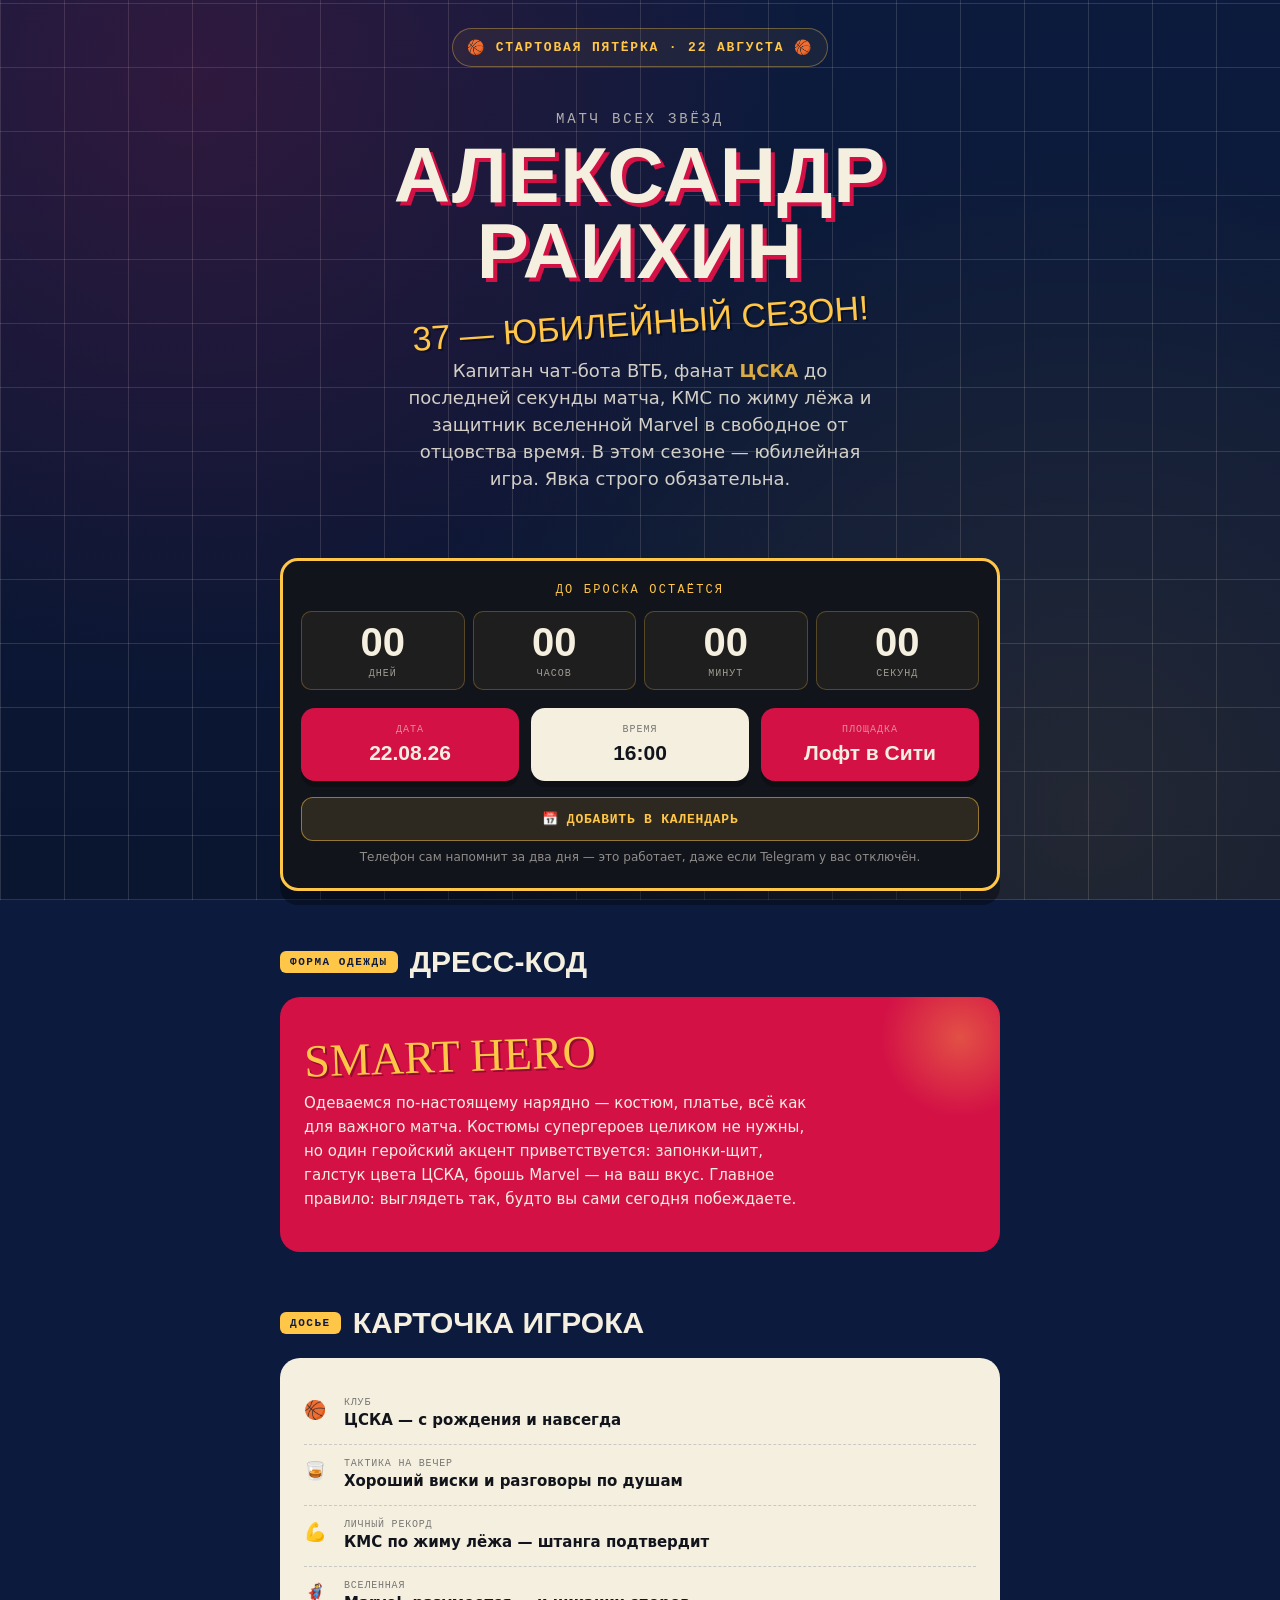
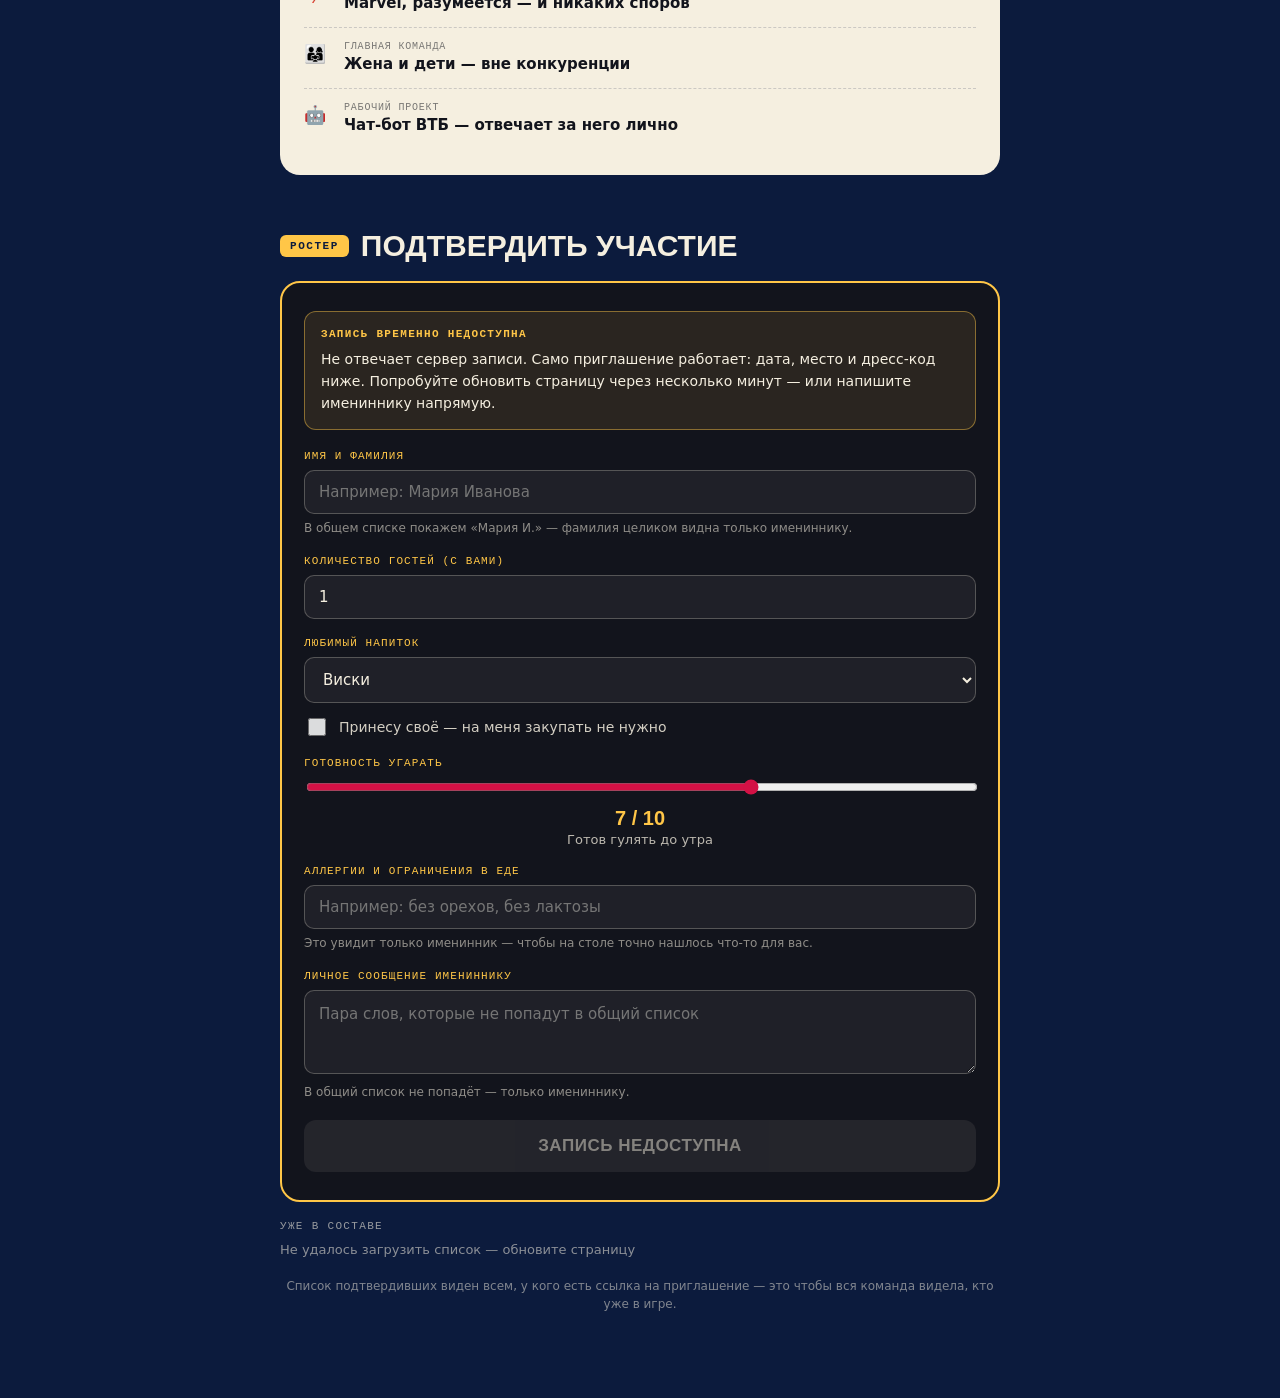
==== site/index.html @ c4ac807b "Ш10: daily backups and graceful degradation Take a daily snapshot of the guest database, keep seven," ====
<!DOCTYPE html>
<html lang="ru">
<head>
<meta charset="UTF-8">
<meta name="viewport" content="width=device-width, initial-scale=1.0">
<title>Александр — 37. Матч всех звёзд</title>
<meta name="description" content="22 августа, 16:00, лофт в Сити. Юбилейный сезон Александра Раихина — явка строго обязательна.">
<meta name="theme-color" content="#0c1b3d">
<meta name="robots" content="noindex">

<!-- Превью ссылки в мессенджерах: гости получат приглашение репостом,
     без этих тегов вместо карточки будет голый URL. Картинку добавим
     на шаге 11 вместе с финальной вычиткой. -->
<meta property="og:type" content="website">
<meta property="og:title" content="Александр — 37. Матч всех звёзд">
<meta property="og:description" content="22 августа, 16:00, лофт в Сити. Явка строго обязательна.">
<meta property="og:url" content="https://raikhin.duckdns.org/">
<meta property="og:locale" content="ru_RU">

<link rel="icon" href="data:image/svg+xml,<svg xmlns=%22http://www.w3.org/2000/svg%22 viewBox=%220 0 100 100%22><text y=%22.9em%22 font-size=%2290%22>🏀</text></svg>">
<link rel="stylesheet" href="fonts/fonts.css">
<style>
  :root {
    --court-navy: #0c1b3d;
    --court-navy-2: #0a1530;
    --cska-red: #d31145;
    --hero-gold: #ffc647;
    --paper-cream: #f5efe0;
    --ink: #12141c;
    --whiskey: #c77b3e;
    --line-white: rgba(245,239,224,0.14);

    /* У Anton и Bangers из исходного шаблона нет кириллицы — весь русский
       текст в них молча падал в системный шрифт. Oswald и Russo One
       кириллицу поддерживают и держат ту же «табло-стадионную» подачу.
       Bangers оставлен только для латинского SMART HERO. */
    --font-display: 'Oswald', 'Arial Narrow', sans-serif;
    --font-burst: 'Russo One', 'Oswald', sans-serif;
    --font-comic: 'Bangers', cursive;
    --font-body: 'Inter', system-ui, -apple-system, sans-serif;
    --font-mono: 'JetBrains Mono', ui-monospace, monospace;
  }

  * { box-sizing: border-box; }

  html, body {
    margin: 0;
    padding: 0;
    background: var(--court-navy);
    color: var(--paper-cream);
    font-family: var(--font-body);
    overflow-x: hidden;
  }

  .court-bg {
    position: fixed;
    inset: 0;
    z-index: 0;
    background:
      radial-gradient(circle at 15% 8%, rgba(211,17,69,0.18), transparent 45%),
      radial-gradient(circle at 85% 90%, rgba(255,198,71,0.10), transparent 50%),
      repeating-linear-gradient(0deg, var(--line-white) 0px, var(--line-white) 1px, transparent 1px, transparent 64px),
      repeating-linear-gradient(90deg, var(--line-white) 0px, var(--line-white) 1px, transparent 1px, transparent 64px),
      linear-gradient(180deg, var(--court-navy) 0%, var(--court-navy-2) 100%);
    pointer-events: none;
  }

  .wrap {
    position: relative;
    z-index: 1;
    max-width: 760px;
    margin: 0 auto;
    padding: 28px 20px 80px;
  }

  /* ---------- TOP STRIPE ---------- */
  .topbar {
    display: flex;
    align-items: center;
    justify-content: center;
    gap: 10px;
    font-family: var(--font-mono);
    font-weight: 700;
    font-size: clamp(11px, 2.6vw, 13px);
    letter-spacing: 0.14em;
    text-transform: uppercase;
    color: var(--hero-gold);
    padding: 10px 14px;
    border: 1px solid rgba(255,198,71,0.35);
    border-radius: 999px;
    background: rgba(255,198,71,0.06);
    width: fit-content;
    margin: 0 auto 34px;
  }
  .topbar::before, .topbar::after { content: "🏀"; font-size: 14px; }

  /* ---------- HERO ---------- */
  .hero {
    position: relative;
    text-align: center;
    padding: 10px 0 20px;
  }

  .jersey-number {
    position: absolute;
    top: -60px;
    left: 50%;
    transform: translateX(-50%);
    font-family: var(--font-display);
    font-weight: 700;
    font-size: clamp(220px, 55vw, 420px);
    line-height: 1;
    color: transparent;
    -webkit-text-stroke: 2px rgba(245,239,224,0.10);
    z-index: -1;
    user-select: none;
    pointer-events: none;
  }

  .eyebrow {
    font-family: var(--font-mono);
    font-size: clamp(12px, 3vw, 14px);
    letter-spacing: 0.2em;
    text-transform: uppercase;
    color: var(--paper-cream);
    opacity: 0.7;
    margin-bottom: 10px;
  }

  h1.name {
    font-family: var(--font-display);
    font-weight: 700;
    font-size: clamp(42px, 10vw, 78px);
    line-height: 0.98;
    margin: 0;
    text-transform: uppercase;
    letter-spacing: 0.01em;
    color: var(--paper-cream);
    text-shadow: 4px 4px 0 var(--cska-red);
  }

  .burst {
    display: inline-block;
    font-family: var(--font-burst);
    font-size: clamp(22px, 5.2vw, 34px);
    color: var(--hero-gold);
    transform: rotate(-4deg);
    margin: 14px 0 4px;
    text-shadow: 2px 2px 0 rgba(0,0,0,0.35);
  }

  .tagline {
    font-size: clamp(15px, 3.6vw, 18px);
    color: var(--paper-cream);
    opacity: 0.85;
    max-width: 480px;
    margin: 10px auto 0;
    line-height: 1.5;
  }
  .tagline b { color: var(--hero-gold); font-weight: 800; }

  /* ---------- SCOREBOARD ---------- */
  .scoreboard {
    margin-top: 46px;
    background: var(--ink);
    border: 3px solid var(--hero-gold);
    border-radius: 18px;
    padding: 22px 18px;
    box-shadow: 0 14px 0 rgba(0,0,0,0.35);
  }

  .scoreboard-label {
    text-align: center;
    font-family: var(--font-mono);
    font-size: 12px;
    letter-spacing: 0.18em;
    text-transform: uppercase;
    color: var(--hero-gold);
    margin-bottom: 14px;
  }

  .clock {
    display: grid;
    grid-template-columns: repeat(4, 1fr);
    gap: 8px;
  }

  .clock-cell {
    text-align: center;
    background: rgba(255,198,71,0.06);
    border: 1px solid rgba(255,198,71,0.25);
    border-radius: 10px;
    padding: 10px 4px;
  }

  .clock-num {
    font-family: var(--font-display);
    font-weight: 700;
    font-size: clamp(26px, 7vw, 40px);
    color: var(--paper-cream);
    line-height: 1;
    font-variant-numeric: tabular-nums;
  }

  .clock-cap {
    font-family: var(--font-mono);
    font-size: 10px;
    letter-spacing: 0.1em;
    text-transform: uppercase;
    color: var(--paper-cream);
    opacity: 0.6;
    margin-top: 6px;
  }

  .cal-btn {
    display: block;
    margin-top: 16px;
    padding: 13px;
    text-align: center;
    text-decoration: none;
    background: rgba(255,198,71,0.12);
    border: 1px solid rgba(255,198,71,0.5);
    color: var(--hero-gold);
    border-radius: 12px;
    font-family: var(--font-mono);
    font-size: 13px;
    font-weight: 700;
    letter-spacing: 0.06em;
    text-transform: uppercase;
  }
  .cal-btn:active { transform: translateY(2px); }
  .cal-hint {
    text-align: center;
    font-size: 12px;
    opacity: 0.55;
    margin-top: 8px;
    line-height: 1.45;
  }

  /* ---------- STAT TILES ---------- */
  .stats {
    margin-top: 18px;
    display: grid;
    grid-template-columns: repeat(3, 1fr);
    gap: 12px;
  }

  .stat-tile {
    background: var(--paper-cream);
    color: var(--ink);
    border-radius: 14px;
    padding: 16px 10px;
    text-align: center;
    position: relative;
    box-shadow: 0 6px 0 rgba(0,0,0,0.25);
  }

  .stat-tile .cap {
    font-family: var(--font-mono);
    font-size: 10px;
    letter-spacing: 0.1em;
    text-transform: uppercase;
    opacity: 0.55;
    margin-bottom: 6px;
  }

  .stat-tile .val {
    font-family: var(--font-display);
    font-weight: 700;
    font-size: clamp(16px, 4.4vw, 21px);
    line-height: 1.15;
  }

  .stat-tile.red { background: var(--cska-red); color: var(--paper-cream); }

  /* ---------- SECTION HEADS ---------- */
  .section {
    margin-top: 54px;
  }

  .section-head {
    display: flex;
    align-items: center;
    gap: 12px;
    margin-bottom: 18px;
  }

  .section-head .tag {
    font-family: var(--font-mono);
    font-size: 11px;
    letter-spacing: 0.14em;
    text-transform: uppercase;
    color: var(--court-navy);
    background: var(--hero-gold);
    padding: 5px 10px;
    border-radius: 6px;
    font-weight: 700;
  }

  .section-head h2 {
    font-family: var(--font-display);
    font-weight: 700;
    font-size: clamp(22px, 5.6vw, 30px);
    margin: 0;
    text-transform: uppercase;
    color: var(--paper-cream);
  }

  /* ---------- DRESS CODE ---------- */
  .dress-card {
    background: var(--cska-red);
    border-radius: 20px;
    padding: 26px 24px;
    position: relative;
    overflow: hidden;
  }

  .dress-card::after {
    content: "";
    position: absolute;
    right: -40px;
    top: -40px;
    width: 160px;
    height: 160px;
    border-radius: 50%;
    background: radial-gradient(circle, rgba(255,198,71,0.35), transparent 70%);
  }

  .dress-burst {
    font-family: var(--font-comic);
    font-size: clamp(30px, 8vw, 46px);
    color: var(--hero-gold);
    transform: rotate(-2deg);
    display: block;
    margin-bottom: 8px;
    text-shadow: 2px 2px 0 rgba(0,0,0,0.3);
  }

  .dress-card p {
    font-size: 15px;
    line-height: 1.6;
    max-width: 520px;
    position: relative;
    z-index: 1;
  }

  /* ---------- DOSSIER ---------- */
  .dossier {
    background: var(--paper-cream);
    color: var(--ink);
    border-radius: 20px;
    padding: 26px 24px;
  }

  .dossier-grid {
    display: grid;
    grid-template-columns: 1fr;
    gap: 0;
  }

  .dossier-row {
    display: grid;
    grid-template-columns: 26px 1fr;
    gap: 14px;
    padding: 13px 0;
    border-bottom: 1px dashed rgba(12,27,61,0.18);
    align-items: start;
  }
  .dossier-row:last-child { border-bottom: none; }

  .dossier-icon { font-size: 18px; line-height: 1.4; }

  .dossier-row .label {
    font-family: var(--font-mono);
    font-size: 10px;
    letter-spacing: 0.08em;
    text-transform: uppercase;
    opacity: 0.55;
    margin-bottom: 2px;
  }

  .dossier-row .value {
    font-size: 15px;
    font-weight: 600;
    line-height: 1.4;
  }

  /* ---------- RSVP FORM ---------- */
  .rsvp-card {
    background: var(--ink);
    border: 2px solid var(--hero-gold);
    border-radius: 20px;
    padding: 28px 22px;
  }

  .field {
    margin-bottom: 18px;
  }

  .field label {
    display: block;
    font-family: var(--font-mono);
    font-size: 11px;
    letter-spacing: 0.1em;
    text-transform: uppercase;
    color: var(--hero-gold);
    margin-bottom: 8px;
  }

  .field input[type="text"],
  .field input[type="number"],
  .field textarea,
  .field select {
    width: 100%;
    background: rgba(245,239,224,0.06);
    border: 1px solid rgba(245,239,224,0.25);
    color: var(--paper-cream);
    padding: 12px 14px;
    border-radius: 10px;
    font-size: 15px;
    font-family: var(--font-body);
  }
  .field textarea { resize: vertical; min-height: 84px; line-height: 1.5; }
  /* Чекбокс не наследует стили полей ввода — раскладываем вручную. */
  .field label.check {
    display: flex;
    align-items: center;
    gap: 10px;
    margin: 12px 0 0;
    text-transform: none;
    letter-spacing: normal;
    font-family: var(--font-body);
    font-size: 14px;
    color: var(--paper-cream);
    opacity: 0.85;
    cursor: pointer;
  }
  .field label.check input {
    width: 18px;
    height: 18px;
    flex: none;
    accent-color: var(--cska-red);
    cursor: pointer;
  }
  .field input:focus, .field select:focus, .field textarea:focus {
    outline: 2px solid var(--hero-gold);
    outline-offset: 1px;
  }
  /* Не .field .hint: та же подсказка используется и под личной ссылкой. */
  .hint {
    font-size: 12px;
    opacity: 0.55;
    margin-top: 6px;
    line-height: 1.45;
  }

  /* Ловушка для ботов: человек этого поля не видит и не заполнит.
     Не display:none — часть ботов такие поля пропускает. */
  .hp {
    position: absolute;
    left: -9999px;
    width: 1px;
    height: 1px;
    overflow: hidden;
  }
  .field select option { background: var(--ink); color: var(--paper-cream); }

  .hype-value {
    font-family: var(--font-display);
    font-weight: 700;
    font-size: 20px;
    color: var(--hero-gold);
    text-align: center;
    margin-top: 8px;
  }

  .hype-caption {
    text-align: center;
    font-size: 13px;
    opacity: 0.75;
    margin-top: 2px;
  }

  input[type="range"] {
    width: 100%;
    accent-color: var(--cska-red);
  }

  .submit-btn {
    width: 100%;
    background: var(--cska-red);
    color: var(--paper-cream);
    border: none;
    padding: 16px;
    border-radius: 12px;
    font-family: var(--font-display);
    font-weight: 700;
    font-size: 17px;
    letter-spacing: 0.03em;
    text-transform: uppercase;
    cursor: pointer;
    box-shadow: 0 6px 0 rgba(0,0,0,0.4);
    transition: transform 0.08s ease;
  }
  .submit-btn:active { transform: translateY(4px); box-shadow: 0 2px 0 rgba(0,0,0,0.4); }
  .submit-btn:disabled {
    opacity: 0.5;
    cursor: not-allowed;
    background: rgba(245,239,224,0.15);
    box-shadow: none;
  }

  .notice {
    margin-bottom: 20px;
    background: rgba(255,198,71,0.10);
    border: 1px solid rgba(255,198,71,0.45);
    border-radius: 12px;
    padding: 14px 16px;
    font-size: 14px;
    line-height: 1.55;
  }
  .notice b {
    display: block;
    font-family: var(--font-mono);
    font-size: 11px;
    letter-spacing: 0.12em;
    text-transform: uppercase;
    color: var(--hero-gold);
    margin-bottom: 6px;
  }

  .confirm-msg {
    display: none;
    margin-top: 16px;
    background: rgba(255,198,71,0.12);
    border: 1px solid rgba(255,198,71,0.4);
    color: var(--hero-gold);
    padding: 14px;
    border-radius: 10px;
    font-size: 14px;
    text-align: center;
    line-height: 1.5;
  }

  .error-msg {
    display: none;
    margin-top: 12px;
    background: rgba(211,17,69,0.15);
    border: 1px solid rgba(255,154,154,0.45);
    color: #ff9a9a;
    padding: 12px 14px;
    border-radius: 10px;
    font-size: 14px;
    text-align: center;
    line-height: 1.5;
  }

  /* ---------- ROSTER ---------- */
  .roster {
    margin-top: 18px;
  }
  .roster-title {
    font-family: var(--font-mono);
    font-size: 11px;
    letter-spacing: 0.12em;
    text-transform: uppercase;
    color: var(--paper-cream);
    opacity: 0.6;
    margin-bottom: 10px;
  }
  .roster-list {
    display: flex;
    flex-wrap: wrap;
    gap: 8px;
  }
  .roster-chip {
    background: rgba(245,239,224,0.08);
    border: 1px solid rgba(245,239,224,0.2);
    padding: 7px 12px;
    border-radius: 999px;
    font-size: 13px;
  }
  /* Первые пять подтвердившихся — «стартовая пятёрка». */
  .roster-chip.starter {
    background: rgba(255,198,71,0.14);
    border-color: rgba(255,198,71,0.5);
    color: var(--hero-gold);
  }
  .roster-chip .plus { opacity: 0.65; }
  .roster-empty {
    font-size: 13px;
    opacity: 0.55;
  }
  .roster-count {
    font-family: var(--font-mono);
    font-size: 11px;
    letter-spacing: 0.1em;
    text-transform: uppercase;
    color: var(--hero-gold);
    opacity: 0.85;
    margin-top: 12px;
  }

  /* Личная ссылка: позволяет вернуться и поправить ответ с другого
     устройства, где нет localStorage этого браузера. */
  .mylink {
    display: none;
    margin-top: 16px;
    background: rgba(245,239,224,0.05);
    border: 1px dashed rgba(245,239,224,0.3);
    border-radius: 12px;
    padding: 14px 16px;
  }
  .mylink .cap {
    font-family: var(--font-mono);
    font-size: 10px;
    letter-spacing: 0.12em;
    text-transform: uppercase;
    opacity: 0.6;
    margin-bottom: 8px;
  }
  .mylink-row { display: flex; gap: 8px; align-items: center; }
  .mylink input {
    flex: 1;
    min-width: 0;
    background: rgba(245,239,224,0.06);
    border: 1px solid rgba(245,239,224,0.25);
    color: var(--paper-cream);
    padding: 10px 12px;
    border-radius: 8px;
    font-size: 12px;
    font-family: var(--font-mono);
  }
  .tg-btn {
    display: inline-block;
    background: #2aabee;
    color: #fff;
    text-decoration: none;
    padding: 12px 18px;
    border-radius: 10px;
    font-weight: 600;
    font-size: 14px;
  }
  .tg-ok {
    color: var(--hero-gold);
    font-size: 14px;
    line-height: 1.5;
  }
  .mylink button {
    flex: none;
    background: var(--hero-gold);
    color: var(--court-navy);
    border: none;
    padding: 10px 14px;
    border-radius: 8px;
    font-family: var(--font-mono);
    font-size: 11px;
    font-weight: 700;
    letter-spacing: 0.08em;
    text-transform: uppercase;
    cursor: pointer;
  }

  .note {
    text-align: center;
    font-size: 12px;
    opacity: 0.5;
    margin-top: 20px;
    line-height: 1.5;
  }

  @media (prefers-reduced-motion: reduce) {
    * { transition: none !important; animation: none !important; }
  }
</style>
</head>
<body>

<div class="court-bg"></div>
<div class="jersey-number" aria-hidden="true">37</div>

<div class="wrap">

  <div class="topbar">СТАРТОВАЯ ПЯТЁРКА · 22 АВГУСТА</div>

  <div class="hero">
    <div class="eyebrow">Матч всех звёзд</div>
    <h1 class="name">Александр<br>Раихин</h1>
    <span class="burst">37 — ЮБИЛЕЙНЫЙ СЕЗОН!</span>
    <p class="tagline">
      Капитан чат-бота ВТБ, фанат <b>ЦСКА</b> до последней секунды матча,
      КМС по жиму лёжа и защитник вселенной Marvel в свободное от отцовства время.
      В этом сезоне — юбилейная игра. Явка строго обязательна.
    </p>
  </div>

  <div class="scoreboard">
    <div class="scoreboard-label">До броска остаётся</div>
    <div class="clock" id="clock">
      <div class="clock-cell"><div class="clock-num" id="dd">00</div><div class="clock-cap">дней</div></div>
      <div class="clock-cell"><div class="clock-num" id="hh">00</div><div class="clock-cap">часов</div></div>
      <div class="clock-cell"><div class="clock-num" id="mm">00</div><div class="clock-cap">минут</div></div>
      <div class="clock-cell"><div class="clock-num" id="ss">00</div><div class="clock-cap">секунд</div></div>
    </div>

    <div class="stats">
      <div class="stat-tile red">
        <div class="cap">Дата</div>
        <div class="val">22.08.26</div>
      </div>
      <div class="stat-tile">
        <div class="cap">Время</div>
        <div class="val">16:00</div>
      </div>
      <div class="stat-tile red">
        <div class="cap">Площадка</div>
        <div class="val">Лофт в Сити</div>
      </div>
    </div>

    <a class="cal-btn" href="/calendar.ics">📅 Добавить в календарь</a>
    <div class="cal-hint">Телефон сам напомнит за два дня — это работает,
      даже если Telegram у вас отключён.</div>
  </div>

  <div class="section">
    <div class="section-head">
      <span class="tag">Форма одежды</span>
      <h2>Дресс-код</h2>
    </div>
    <div class="dress-card">
      <span class="dress-burst">SMART HERO</span>
      <p>
        Одеваемся по-настоящему нарядно — костюм, платье, всё как для важного матча.
        Костюмы супергероев целиком не нужны, но один геройский акцент приветствуется:
        запонки-щит, галстук цвета ЦСКА, брошь Marvel — на ваш вкус.
        Главное правило: выглядеть так, будто вы сами сегодня побеждаете.
      </p>
    </div>
  </div>

  <div class="section">
    <div class="section-head">
      <span class="tag">Досье</span>
      <h2>Карточка игрока</h2>
    </div>
    <div class="dossier">
      <div class="dossier-grid">
        <div class="dossier-row">
          <div class="dossier-icon">🏀</div>
          <div><div class="label">Клуб</div><div class="value">ЦСКА — с рождения и навсегда</div></div>
        </div>
        <div class="dossier-row">
          <div class="dossier-icon">🥃</div>
          <div><div class="label">Тактика на вечер</div><div class="value">Хороший виски и разговоры по душам</div></div>
        </div>
        <div class="dossier-row">
          <div class="dossier-icon">💪</div>
          <div><div class="label">Личный рекорд</div><div class="value">КМС по жиму лёжа — штанга подтвердит</div></div>
        </div>
        <div class="dossier-row">
          <div class="dossier-icon">🦸</div>
          <div><div class="label">Вселенная</div><div class="value">Marvel, разумеется — и никаких споров</div></div>
        </div>
        <div class="dossier-row">
          <div class="dossier-icon">👨‍👩‍👧</div>
          <div><div class="label">Главная команда</div><div class="value">Жена и дети — вне конкуренции</div></div>
        </div>
        <div class="dossier-row">
          <div class="dossier-icon">🤖</div>
          <div><div class="label">Рабочий проект</div><div class="value">Чат-бот ВТБ — отвечает за него лично</div></div>
        </div>
      </div>
    </div>
  </div>

  <div class="section">
    <div class="section-head">
      <span class="tag">Ростер</span>
      <h2>Подтвердить участие</h2>
    </div>

    <div class="rsvp-card">
      <div class="notice" id="offline-msg" style="display:none">
        <b>Запись временно недоступна</b>
        Не отвечает сервер записи. Само приглашение работает: дата, место и
        дресс-код ниже. Попробуйте обновить страницу через несколько минут —
        или напишите имениннику напрямую.
      </div>

      <div class="notice" id="already-msg" style="display:none">
        <b>Вы уже в составе</b>
        Форма заполнена вашими ответами — можно поменять что угодно и сохранить заново.
        Новой записи не появится.
      </div>

      <!-- Ловушка для ботов, людям не видна. -->
      <div class="hp" aria-hidden="true">
        <label for="website">Не заполняйте это поле</label>
        <input type="text" id="website" name="website" tabindex="-1" autocomplete="off">
      </div>

      <div class="field">
        <label for="fio">Имя и фамилия</label>
        <input type="text" id="fio" placeholder="Например: Мария Иванова" autocomplete="name">
        <div class="hint">В общем списке покажем «Мария И.» — фамилия целиком видна только имениннику.</div>
      </div>

      <div class="field">
        <label for="guests">Количество гостей (с вами)</label>
        <input type="number" id="guests" min="1" max="10" value="1">
      </div>

      <div class="field">
        <label for="drink">Любимый напиток</label>
        <select id="drink">
          <option value="Виски">Виски</option>
          <option value="Вино">Вино</option>
          <option value="Пиво">Пиво</option>
          <option value="Коктейль">Коктейль</option>
          <option value="Безалкогольное">Безалкогольное</option>
          <option value="other">Свой вариант</option>
        </select>
        <input type="text" id="drink-other" placeholder="Напишите свой вариант" style="margin-top:8px; display:none;">
        <label class="check">
          <input type="checkbox" id="brings-own">
          <span>Принесу своё — на меня закупать не нужно</span>
        </label>
      </div>

      <div class="field">
        <label for="hype">Готовность угарать</label>
        <input type="range" id="hype" min="1" max="10" value="7">
        <div class="hype-value" id="hype-value">7 / 10</div>
        <div class="hype-caption" id="hype-caption">Готов гулять до утра</div>
      </div>

      <div class="field">
        <label for="allergies">Аллергии и ограничения в еде</label>
        <input type="text" id="allergies" placeholder="Например: без орехов, без лактозы" maxlength="200">
        <div class="hint">Это увидит только именинник — чтобы на столе точно нашлось что-то для вас.</div>
      </div>

      <div class="field">
        <label for="message">Личное сообщение имениннику</label>
        <textarea id="message" placeholder="Пара слов, которые не попадут в общий список" maxlength="500"></textarea>
        <div class="hint">В общий список не попадёт — только имениннику.</div>
      </div>

      <button class="submit-btn" id="submit-btn">Записаться в состав</button>
      <div class="error-msg" id="error-msg"></div>
      <div class="confirm-msg" id="confirm-msg"></div>

      <div class="mylink" id="mylink">
        <div class="cap">Ваша личная ссылка</div>
        <div class="mylink-row">
          <input type="text" id="mylink-input" readonly>
          <button type="button" id="mylink-copy">Копировать</button>
        </div>
        <div class="hint">Сохраните её, если захотите поправить ответ с другого телефона или компьютера.</div>
      </div>

      <div class="mylink" id="tgbox">
        <div class="cap">Напоминание в Telegram</div>
        <div id="tg-state">
          <a class="tg-btn" id="tg-link" href="#" target="_blank" rel="noopener">Подключить Telegram</a>
          <div class="hint">Бот напомнит за два дня до праздника. Подтверждение появится здесь в течение получаса — так работает связь с Telegram у нашего сервера. Отписаться — командой /stop.</div>
        </div>
      </div>
    </div>

    <div class="roster">
      <div class="roster-title">Уже в составе</div>
      <div class="roster-list" id="roster-list">
        <div class="roster-empty">Пока пусто — станьте первым в составе</div>
      </div>
      <div class="roster-count" id="roster-count"></div>
    </div>
  </div>

  <div class="note">
    Список подтвердивших виден всем, у кого есть ссылка на приглашение — это чтобы вся команда видела, кто уже в игре.
  </div>

</div>

<script>
  // ---------- Countdown ----------
  // Абсолютный момент с указанием пояса. Прежний вариант
  // new Date(2026, 7, 22, 16, 0, 0) означал «16:00 по часам гостя»,
  // и у любого не в Москве отсчёт врал бы на разницу поясов.
  const target = new Date('2026-08-22T16:00:00+03:00').getTime();

  function updateClock() {
    const now = Date.now();
    let diff = target - now;
    if (diff < 0) diff = 0;
    const d = Math.floor(diff / (1000 * 60 * 60 * 24));
    const h = Math.floor((diff / (1000 * 60 * 60)) % 24);
    const m = Math.floor((diff / (1000 * 60)) % 60);
    const s = Math.floor((diff / 1000) % 60);
    document.getElementById('dd').textContent = String(d).padStart(2, '0');
    document.getElementById('hh').textContent = String(h).padStart(2, '0');
    document.getElementById('mm').textContent = String(m).padStart(2, '0');
    document.getElementById('ss').textContent = String(s).padStart(2, '0');
  }
  updateClock();
  setInterval(updateClock, 1000);

  // ---------- Hype slider ----------
  const hypeLabels = {
    1: "Тихонько посижу в уголке",
    2: "Понаблюдаю со стороны",
    3: "Пару тостов скажу",
    4: "Втянусь постепенно",
    5: "Средний градус веселья",
    6: "Уже разогреваюсь",
    7: "Готов гулять до утра",
    8: "Беру огонь на себя",
    9: "Танцую на столе (метафорически)",
    10: "Снесу лофт вместе с именинником"
  };
  const hypeInput = document.getElementById('hype');
  const hypeValue = document.getElementById('hype-value');
  const hypeCaption = document.getElementById('hype-caption');
  function renderHype() {
    hypeValue.textContent = hypeInput.value + " / 10";
    hypeCaption.textContent = hypeLabels[hypeInput.value];
  }
  hypeInput.addEventListener('input', renderHype);
  renderHype();

  // ---------- Drink "other" toggle ----------
  const drinkSelect = document.getElementById('drink');
  const drinkOther = document.getElementById('drink-other');
  drinkSelect.addEventListener('change', () => {
    drinkOther.style.display = drinkSelect.value === 'other' ? 'block' : 'none';
  });

  // ---------- RSVP ----------
  // Токен своей записи держим в localStorage: он позволяет вернуться и
  // поправить ответ, не заводя пароль. Публичный список гостей появится
  // на шаге 4.
  const TOKEN_KEY = 'str-rsvp-token';

  // Личная ссылка вида /?t=<токен> открывает свою запись на любом
  // устройстве. Токен сразу переносим в localStorage, чтобы дальше
  // страница работала как обычно.
  const urlToken = new URLSearchParams(location.search).get('t');
  if (urlToken) localStorage.setItem(TOKEN_KEY, urlToken);

  const submitBtn = document.getElementById('submit-btn');
  const errorMsg = document.getElementById('error-msg');
  const confirmMsg = document.getElementById('confirm-msg');
  const alreadyMsg = document.getElementById('already-msg');
  const fio = document.getElementById('fio');
  const guests = document.getElementById('guests');
  const allergies = document.getElementById('allergies');
  const message = document.getElementById('message');
  const website = document.getElementById('website');
  const bringsOwn = document.getElementById('brings-own');
  const offlineMsg = document.getElementById('offline-msg');

  const KNOWN_DRINKS = ['Виски', 'Вино', 'Пиво', 'Коктейль', 'Безалкогольное'];

  const rosterList = document.getElementById('roster-list');
  const rosterCount = document.getElementById('roster-count');
  const mylink = document.getElementById('mylink');
  const mylinkInput = document.getElementById('mylink-input');

  const tgbox = document.getElementById('tgbox');
  const tgState = document.getElementById('tg-state');
  let botName = null;

  // Имя бота приходит с сервера: захардкоженное в страницу разъехалось бы
  // при смене бота.
  async function loadBot() {
    if (botName !== null) return botName;
    try {
      const res = await fetch('/api/telegram');
      botName = res.ok ? (await res.json()).bot || '' : '';
    } catch (e) { botName = ''; }
    return botName;
  }

  async function showTelegram(g) {
    const bot = await loadBot();
    if (!bot || !g.link_code) return;   // бот не настроен — блок не показываем
    if (g.tg_linked) {
      tgState.innerHTML = '<div class="tg-ok">✓ Telegram подключён — напомню за два дня.</div>';
    } else {
      const a = document.getElementById('tg-link');
      if (a) a.href = 'https://t.me/' + bot + '?start=' + encodeURIComponent(g.link_code);
    }
    tgbox.style.display = 'block';
  }

  function showMyLink(token) {
    mylinkInput.value = location.origin + '/?t=' + encodeURIComponent(token);
    mylink.style.display = 'block';
  }

  document.getElementById('mylink-copy').addEventListener('click', async () => {
    const btn = document.getElementById('mylink-copy');
    try {
      await navigator.clipboard.writeText(mylinkInput.value);
    } catch (e) {
      // clipboard недоступен без https или при отказе в доступе —
      // выделяем текст, чтобы гость скопировал руками.
      mylinkInput.select();
    }
    btn.textContent = 'Скопировано';
    setTimeout(() => { btn.textContent = 'Копировать'; }, 1800);
  });

  function plural(n, one, few, many) {
    const m10 = n % 10, m100 = n % 100;
    if (m10 === 1 && m100 !== 11) return one;
    if (m10 >= 2 && m10 <= 4 && (m100 < 12 || m100 > 14)) return few;
    return many;
  }

  // Экранируем: имя приходит от гостя, вставлять его в HTML как есть нельзя.
  function esc(s) {
    return String(s).replace(/[&<>"']/g, c => (
      { '&': '&amp;', '<': '&lt;', '>': '&gt;', '"': '&quot;', "'": '&#39;' }[c]
    ));
  }

  // Доступность бэкенда проверяем сразу, а не по факту неудачной отправки:
  // иначе гость заполнит всю форму и только потом узнает, что не сохранилось.
  async function checkBackend() {
    try {
      const res = await fetch('/api/health', { cache: 'no-store' });
      if (!res.ok) throw new Error('bad status');
      return true;
    } catch (e) {
      offlineMsg.style.display = 'block';
      submitBtn.disabled = true;
      submitBtn.textContent = 'Запись недоступна';
      return false;
    }
  }

  async function loadRoster() {
    try {
      const res = await fetch('/api/roster');
      if (!res.ok) throw new Error('bad status');
      const data = await res.json();
      if (!data.guests.length) {
        rosterList.innerHTML = '<div class="roster-empty">Пока пусто — станьте первым в составе</div>';
        rosterCount.textContent = '';
        return;
      }
      rosterList.innerHTML = data.guests.map(g => {
        const extra = g.guests_count > 1
          ? ' <span class="plus">+' + (g.guests_count - 1) + '</span>' : '';
        return '<div class="roster-chip' + (g.starter ? ' starter' : '') + '">'
             + esc(g.name) + extra + '</div>';
      }).join('');
      rosterCount.textContent = data.entries + ' '
        + plural(data.entries, 'заявка', 'заявки', 'заявок') + ' · '
        + data.people + ' ' + plural(data.people, 'человек', 'человека', 'человек')
        + ' в составе';
    } catch (e) {
      rosterList.innerHTML = '<div class="roster-empty">Не удалось загрузить список — обновите страницу</div>';
      rosterCount.textContent = '';
    }
  }
  checkBackend();
  loadRoster();

  function showError(text) {
    errorMsg.textContent = text;
    errorMsg.style.display = 'block';
    confirmMsg.style.display = 'none';
  }

  function currentDrink() {
    if (drinkSelect.value !== 'other') return drinkSelect.value;
    return drinkOther.value.trim();
  }

  // Возврат гостя: подставляем сохранённые ответы, чтобы он правил их,
  // а не заполнял всё заново.
  async function loadOwn() {
    const token = localStorage.getItem(TOKEN_KEY);
    if (!token) return;
    try {
      const res = await fetch('/api/rsvp?token=' + encodeURIComponent(token));
      if (res.status === 404) { localStorage.removeItem(TOKEN_KEY); return; }
      if (!res.ok) return;
      const g = await res.json();
      fio.value = g.name;
      guests.value = g.guests_count;
      allergies.value = g.allergies || '';
      message.value = g.message || '';
      hypeInput.value = g.hype;
      bringsOwn.checked = !!g.brings_own;
      renderHype();
      if (KNOWN_DRINKS.includes(g.drink)) {
        drinkSelect.value = g.drink;
      } else {
        drinkSelect.value = 'other';
        drinkOther.style.display = 'block';
        drinkOther.value = g.drink;
      }
      alreadyMsg.style.display = 'block';
      submitBtn.textContent = 'Сохранить изменения';
      showMyLink(token);
      showTelegram(g);
    } catch (e) {
      // Сеть недоступна — просто оставляем пустую форму.
    }
  }
  loadOwn();

  submitBtn.addEventListener('click', async () => {
    errorMsg.style.display = 'none';
    confirmMsg.style.display = 'none';

    const name = fio.value.trim();
    if (name.length < 2) { showError('Напишите, пожалуйста, как к вам обращаться.'); return; }
    const drink = currentDrink();
    if (!drink) { showError('Выберите напиток или впишите свой вариант.'); return; }

    const payload = {
      name: name,
      guests_count: parseInt(guests.value, 10) || 1,
      drink: drink,
      hype: parseInt(hypeInput.value, 10),
      allergies: allergies.value.trim(),
      message: message.value.trim(),
      brings_own: bringsOwn.checked,
      token: localStorage.getItem(TOKEN_KEY),
      website: website.value
    };

    const prevLabel = submitBtn.textContent;
    submitBtn.disabled = true;
    submitBtn.textContent = 'Записываем...';

    try {
      const res = await fetch('/api/rsvp', {
        method: 'POST',
        headers: { 'Content-Type': 'application/json' },
        body: JSON.stringify(payload)
      });
      const data = await res.json().catch(() => ({}));
      if (!res.ok) {
        showError(data.error || 'Не получилось сохранить — попробуйте ещё раз.');
        submitBtn.disabled = false;
        submitBtn.textContent = prevLabel;
        return;
      }
      localStorage.setItem(TOKEN_KEY, data.token);
      confirmMsg.textContent = data.updated
        ? 'Изменения сохранены. До встречи 22 августа в 16:00 🏀'
        : 'Готово! Вы в стартовом составе. До встречи 22 августа в 16:00 в лофте на Сити 🏀';
      confirmMsg.style.display = 'block';
      alreadyMsg.style.display = 'block';
      submitBtn.disabled = false;
      submitBtn.textContent = 'Сохранить изменения';
      showMyLink(data.token);
      loadRoster();
      // Диплинк собирается из кода записи, поэтому забираем её свежей.
      fetch('/api/rsvp?token=' + encodeURIComponent(data.token))
        .then(r => r.ok ? r.json() : null)
        .then(g => { if (g) showTelegram(g); })
        .catch(() => {});
    } catch (e) {
      showError('Сервер не ответил. Проверьте связь и попробуйте ещё раз.');
      submitBtn.disabled = false;
      submitBtn.textContent = prevLabel;
    }
  });
</script>

</body>
</html>
---- site/fonts/fonts.css ----
/* Шрифты захостены локально: страница не должна зависеть от
   доступности fonts.googleapis.com и не должна мигать подменой
   шрифта при загрузке. Сгенерировано scripts/getfonts.py. */

/* Oswald 700 cyrillic */
@font-face { font-family: 'Oswald'; font-style: normal; font-weight: 700; font-display: swap; src: url(Oswald-700-cyrillic.woff2) format('woff2'); unicode-range: U+0301, U+0400-045F, U+0490-0491, U+04B0-04B1, U+2116; }

/* Oswald 700 latin */
@font-face { font-family: 'Oswald'; font-style: normal; font-weight: 700; font-display: swap; src: url(Oswald-700-latin.woff2) format('woff2'); unicode-range: U+0000-00FF, U+0131, U+0152-0153, U+02BB-02BC, U+02C6, U+02DA, U+02DC, U+0304, U+0308, U+0329, U+2000-206F, U+20AC, U+2122, U+2191, U+2193, U+2212, U+2215, U+FEFF, U+FFFD; }

/* Russo One 400 cyrillic */
@font-face { font-family: 'Russo One'; font-style: normal; font-weight: 400; font-display: swap; src: url(RussoOne-400-cyrillic.woff2) format('woff2'); unicode-range: U+0301, U+0400-045F, U+0490-0491, U+04B0-04B1, U+2116; }

/* Russo One 400 latin */
@font-face { font-family: 'Russo One'; font-style: normal; font-weight: 400; font-display: swap; src: url(RussoOne-400-latin.woff2) format('woff2'); unicode-range: U+0000-00FF, U+0131, U+0152-0153, U+02BB-02BC, U+02C6, U+02DA, U+02DC, U+0304, U+0308, U+0329, U+2000-206F, U+20AC, U+2122, U+2191, U+2193, U+2212, U+2215, U+FEFF, U+FFFD; }

/* Bangers 400 latin */
@font-face { font-family: 'Bangers'; font-style: normal; font-weight: 400; font-display: swap; src: url(Bangers-400-latin.woff2) format('woff2'); unicode-range: U+0000-00FF, U+0131, U+0152-0153, U+02BB-02BC, U+02C6, U+02DA, U+02DC, U+0304, U+0308, U+0329, U+2000-206F, U+20AC, U+2122, U+2191, U+2193, U+2212, U+2215, U+FEFF, U+FFFD; }

/* Inter 400 cyrillic */
@font-face { font-family: 'Inter'; font-style: normal; font-weight: 400; font-display: swap; src: url(Inter-400-cyrillic.woff2) format('woff2'); unicode-range: U+0301, U+0400-045F, U+0490-0491, U+04B0-04B1, U+2116; }

/* Inter 400 latin */
@font-face { font-family: 'Inter'; font-style: normal; font-weight: 400; font-display: swap; src: url(Inter-400-latin.woff2) format('woff2'); unicode-range: U+0000-00FF, U+0131, U+0152-0153, U+02BB-02BC, U+02C6, U+02DA, U+02DC, U+0304, U+0308, U+0329, U+2000-206F, U+20AC, U+2122, U+2191, U+2193, U+2212, U+2215, U+FEFF, U+FFFD; }

/* Inter 600 cyrillic */
@font-face { font-family: 'Inter'; font-style: normal; font-weight: 600; font-display: swap; src: url(Inter-600-cyrillic.woff2) format('woff2'); unicode-range: U+0301, U+0400-045F, U+0490-0491, U+04B0-04B1, U+2116; }

/* Inter 600 latin */
@font-face { font-family: 'Inter'; font-style: normal; font-weight: 600; font-display: swap; src: url(Inter-600-latin.woff2) format('woff2'); unicode-range: U+0000-00FF, U+0131, U+0152-0153, U+02BB-02BC, U+02C6, U+02DA, U+02DC, U+0304, U+0308, U+0329, U+2000-206F, U+20AC, U+2122, U+2191, U+2193, U+2212, U+2215, U+FEFF, U+FFFD; }

/* Inter 800 cyrillic */
@font-face { font-family: 'Inter'; font-style: normal; font-weight: 800; font-display: swap; src: url(Inter-800-cyrillic.woff2) format('woff2'); unicode-range: U+0301, U+0400-045F, U+0490-0491, U+04B0-04B1, U+2116; }

/* Inter 800 latin */
@font-face { font-family: 'Inter'; font-style: normal; font-weight: 800; font-display: swap; src: url(Inter-800-latin.woff2) format('woff2'); unicode-range: U+0000-00FF, U+0131, U+0152-0153, U+02BB-02BC, U+02C6, U+02DA, U+02DC, U+0304, U+0308, U+0329, U+2000-206F, U+20AC, U+2122, U+2191, U+2193, U+2212, U+2215, U+FEFF, U+FFFD; }

/* JetBrains Mono 500 cyrillic */
@font-face { font-family: 'JetBrains Mono'; font-style: normal; font-weight: 500; font-display: swap; src: url(JetBrainsMono-500-cyrillic.woff2) format('woff2'); unicode-range: U+0301, U+0400-045F, U+0490-0491, U+04B0-04B1, U+2116; }

/* JetBrains Mono 500 latin */
@font-face { font-family: 'JetBrains Mono'; font-style: normal; font-weight: 500; font-display: swap; src: url(JetBrainsMono-500-latin.woff2) format('woff2'); unicode-range: U+0000-00FF, U+0131, U+0152-0153, U+02BB-02BC, U+02C6, U+02DA, U+02DC, U+0304, U+0308, U+0329, U+2000-206F, U+20AC, U+2122, U+2191, U+2193, U+2212, U+2215, U+FEFF, U+FFFD; }

/* JetBrains Mono 700 cyrillic */
@font-face { font-family: 'JetBrains Mono'; font-style: normal; font-weight: 700; font-display: swap; src: url(JetBrainsMono-700-cyrillic.woff2) format('woff2'); unicode-range: U+0301, U+0400-045F, U+0490-0491, U+04B0-04B1, U+2116; }

/* JetBrains Mono 700 latin */
@font-face { font-family: 'JetBrains Mono'; font-style: normal; font-weight: 700; font-display: swap; src: url(JetBrainsMono-700-latin.woff2) format('woff2'); unicode-range: U+0000-00FF, U+0131, U+0152-0153, U+02BB-02BC, U+02C6, U+02DA, U+02DC, U+0304, U+0308, U+0329, U+2000-206F, U+20AC, U+2122, U+2191, U+2193, U+2212, U+2215, U+FEFF, U+FFFD; }
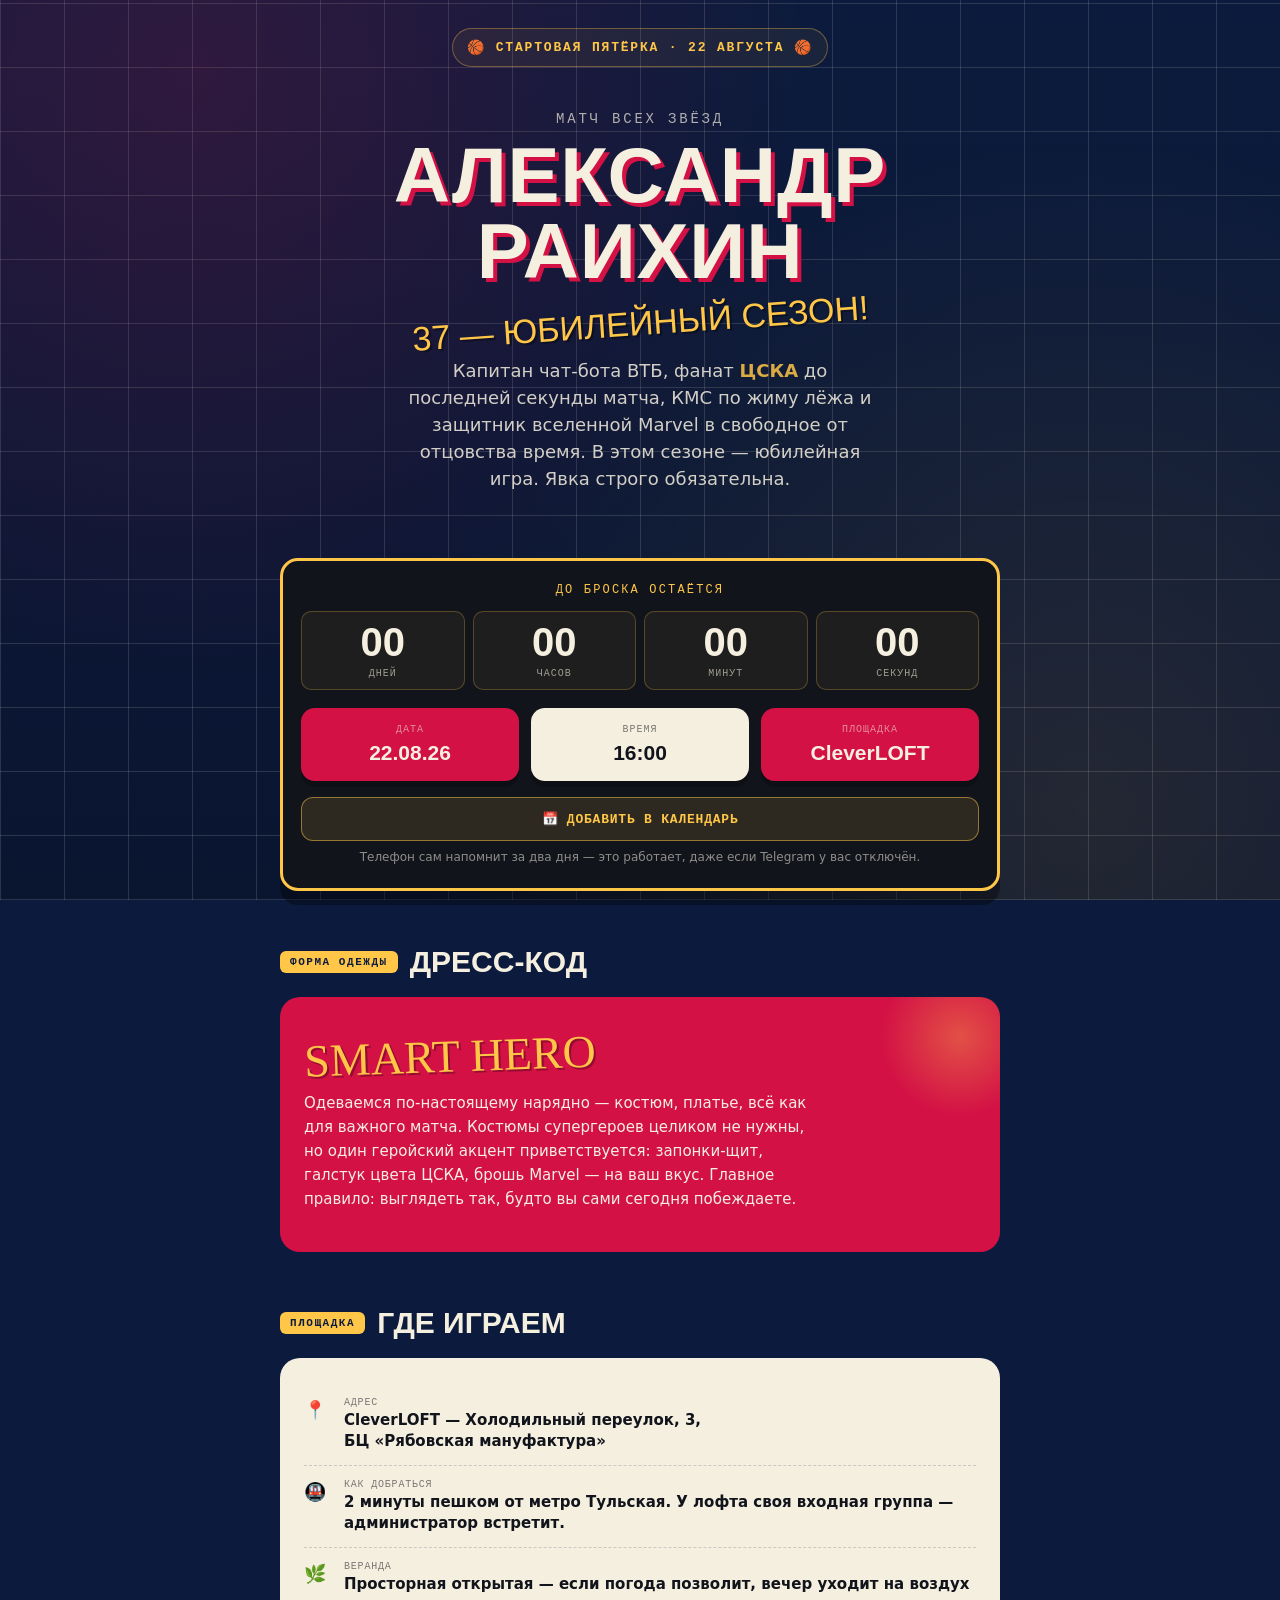
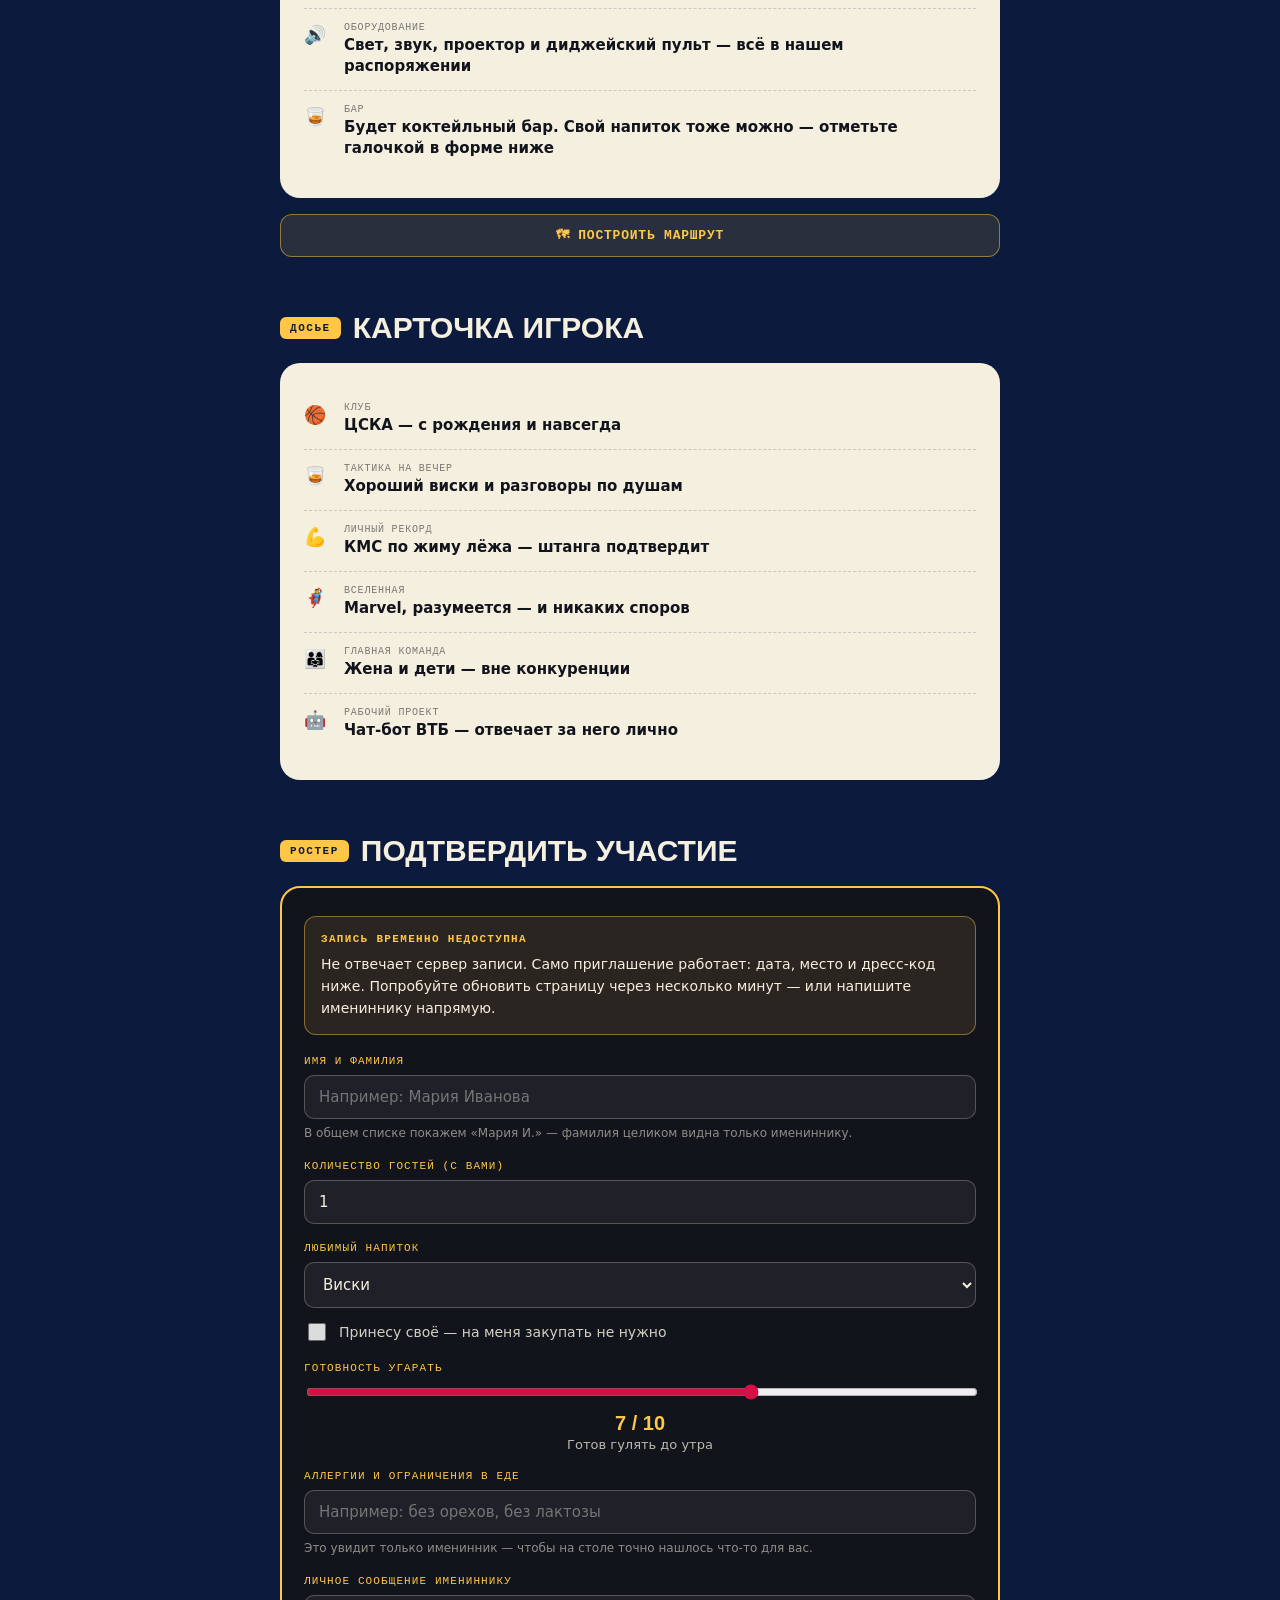
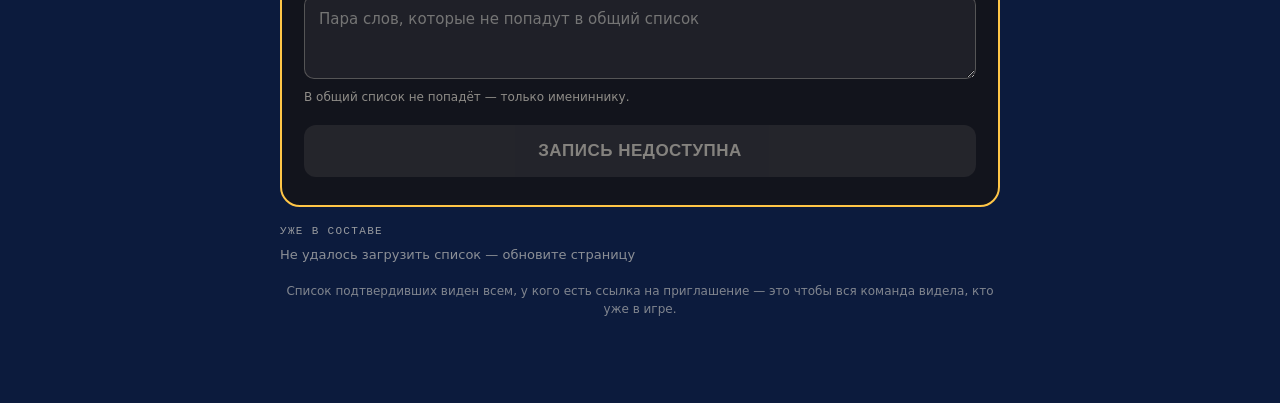
==== commit 7d1c4f5c: "Ш11: link preview, real venue, and closed debug paths Replace "Лофт в Сити" with CleverLOFT in all s" ====
--- a/site/index.html
+++ b/site/index.html
@@ -4,18 +4,25 @@
 <meta charset="UTF-8">
 <meta name="viewport" content="width=device-width, initial-scale=1.0">
 <title>Александр — 37. Матч всех звёзд</title>
-<meta name="description" content="22 августа, 16:00, лофт в Сити. Юбилейный сезон Александра Раихина — явка строго обязательна.">
+<meta name="description" content="22 августа, 16:00, CleverLOFT у метро Тульская. Юбилейный сезон Александра Раихина — явка строго обязательна.">
 <meta name="theme-color" content="#0c1b3d">
 <meta name="robots" content="noindex">
 
 <!-- Превью ссылки в мессенджерах: гости получат приглашение репостом,
-     без этих тегов вместо карточки будет голый URL. Картинку добавим
-     на шаге 11 вместе с финальной вычиткой. -->
+     без этих тегов вместо карточки будет голый URL. Картинка собирается
+     скриптом scripts/make_og.py из того же шаблона и шрифтов, что и сайт,
+     чтобы превью не разъезжалось с приглашением. -->
 <meta property="og:type" content="website">
 <meta property="og:title" content="Александр — 37. Матч всех звёзд">
-<meta property="og:description" content="22 августа, 16:00, лофт в Сити. Явка строго обязательна.">
+<meta property="og:description" content="22 августа, 16:00, CleverLOFT у метро Тульская. Явка строго обязательна.">
 <meta property="og:url" content="https://raikhin.duckdns.org/">
 <meta property="og:locale" content="ru_RU">
+<meta property="og:image" content="https://raikhin.duckdns.org/og.png">
+<meta property="og:image:type" content="image/png">
+<meta property="og:image:width" content="1200">
+<meta property="og:image:height" content="630">
+<meta property="og:image:alt" content="Александр Раихин — 37, матч всех звёзд. 22 августа, 16:00, CleverLOFT">
+<meta name="twitter:card" content="summary_large_image">
 
 <link rel="icon" href="data:image/svg+xml,<svg xmlns=%22http://www.w3.org/2000/svg%22 viewBox=%220 0 100 100%22><text y=%22.9em%22 font-size=%2290%22>🏀</text></svg>">
 <link rel="stylesheet" href="fonts/fonts.css">
@@ -714,7 +721,7 @@
       </div>
       <div class="stat-tile red">
         <div class="cap">Площадка</div>
-        <div class="val">Лофт в Сити</div>
+        <div class="val">CleverLOFT</div>
       </div>
     </div>
 
@@ -737,6 +744,39 @@
         Главное правило: выглядеть так, будто вы сами сегодня побеждаете.
       </p>
     </div>
+  </div>
+
+
+  <div class="section">
+    <div class="section-head">
+      <span class="tag">Площадка</span>
+      <h2>Где играем</h2>
+    </div>
+    <div class="dossier">
+      <div class="dossier-grid">
+        <div class="dossier-row">
+          <div class="dossier-icon">📍</div>
+          <div><div class="label">Адрес</div><div class="value">CleverLOFT — Холодильный переулок, 3,<br>БЦ «Рябовская мануфактура»</div></div>
+        </div>
+        <div class="dossier-row">
+          <div class="dossier-icon">🚇</div>
+          <div><div class="label">Как добраться</div><div class="value">2 минуты пешком от метро Тульская. У лофта своя входная группа — администратор встретит.</div></div>
+        </div>
+        <div class="dossier-row">
+          <div class="dossier-icon">🌿</div>
+          <div><div class="label">Веранда</div><div class="value">Просторная открытая — если погода позволит, вечер уходит на воздух</div></div>
+        </div>
+        <div class="dossier-row">
+          <div class="dossier-icon">🔊</div>
+          <div><div class="label">Оборудование</div><div class="value">Свет, звук, проектор и диджейский пульт — всё в нашем распоряжении</div></div>
+        </div>
+        <div class="dossier-row">
+          <div class="dossier-icon">🥃</div>
+          <div><div class="label">Бар</div><div class="value">Будет коктейльный бар. Свой напиток тоже можно — отметьте галочкой в форме ниже</div></div>
+        </div>
+      </div>
+    </div>
+    <a class="cal-btn" href="https://yandex.ru/maps/?mode=search&text=%D0%9C%D0%BE%D1%81%D0%BA%D0%B2%D0%B0%2C%20%D0%A5%D0%BE%D0%BB%D0%BE%D0%B4%D0%B8%D0%BB%D1%8C%D0%BD%D1%8B%D0%B9%20%D0%BF%D0%B5%D1%80%D0%B5%D1%83%D0%BB%D0%BE%D0%BA%2C%203%2C%20%D0%A0%D1%8F%D0%B1%D0%BE%D0%B2%D1%81%D0%BA%D0%B0%D1%8F%20%D0%BC%D0%B0%D0%BD%D1%83%D1%84%D0%B0%D0%BA%D1%82%D1%83%D1%80%D0%B0" target="_blank" rel="noopener">🗺 Построить маршрут</a>
   </div>
 
   <div class="section">
@@ -1156,7 +1196,7 @@
       localStorage.setItem(TOKEN_KEY, data.token);
       confirmMsg.textContent = data.updated
         ? 'Изменения сохранены. До встречи 22 августа в 16:00 🏀'
-        : 'Готово! Вы в стартовом составе. До встречи 22 августа в 16:00 в лофте на Сити 🏀';
+        : 'Готово! Вы в стартовом составе. До встречи 22 августа в 16:00 в CleverLOFT 🏀';
       confirmMsg.style.display = 'block';
       alreadyMsg.style.display = 'block';
       submitBtn.disabled = false;
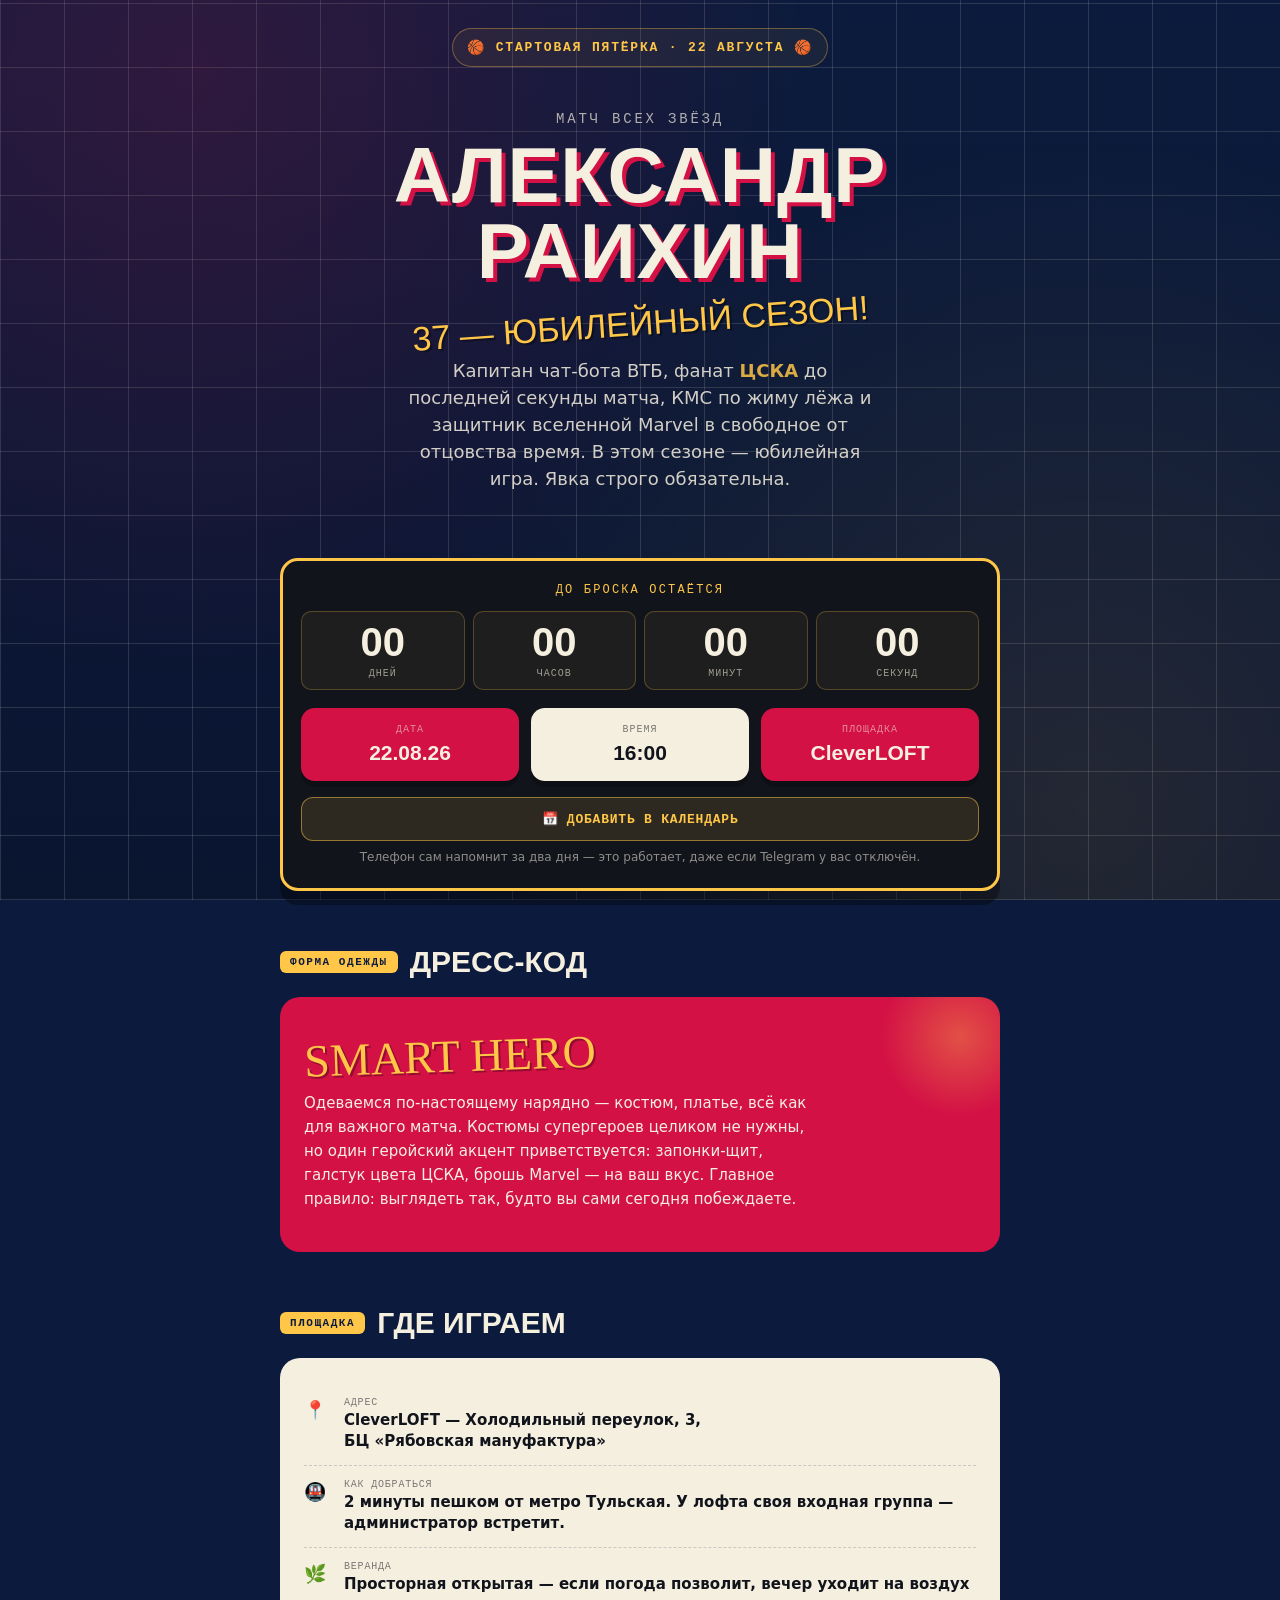
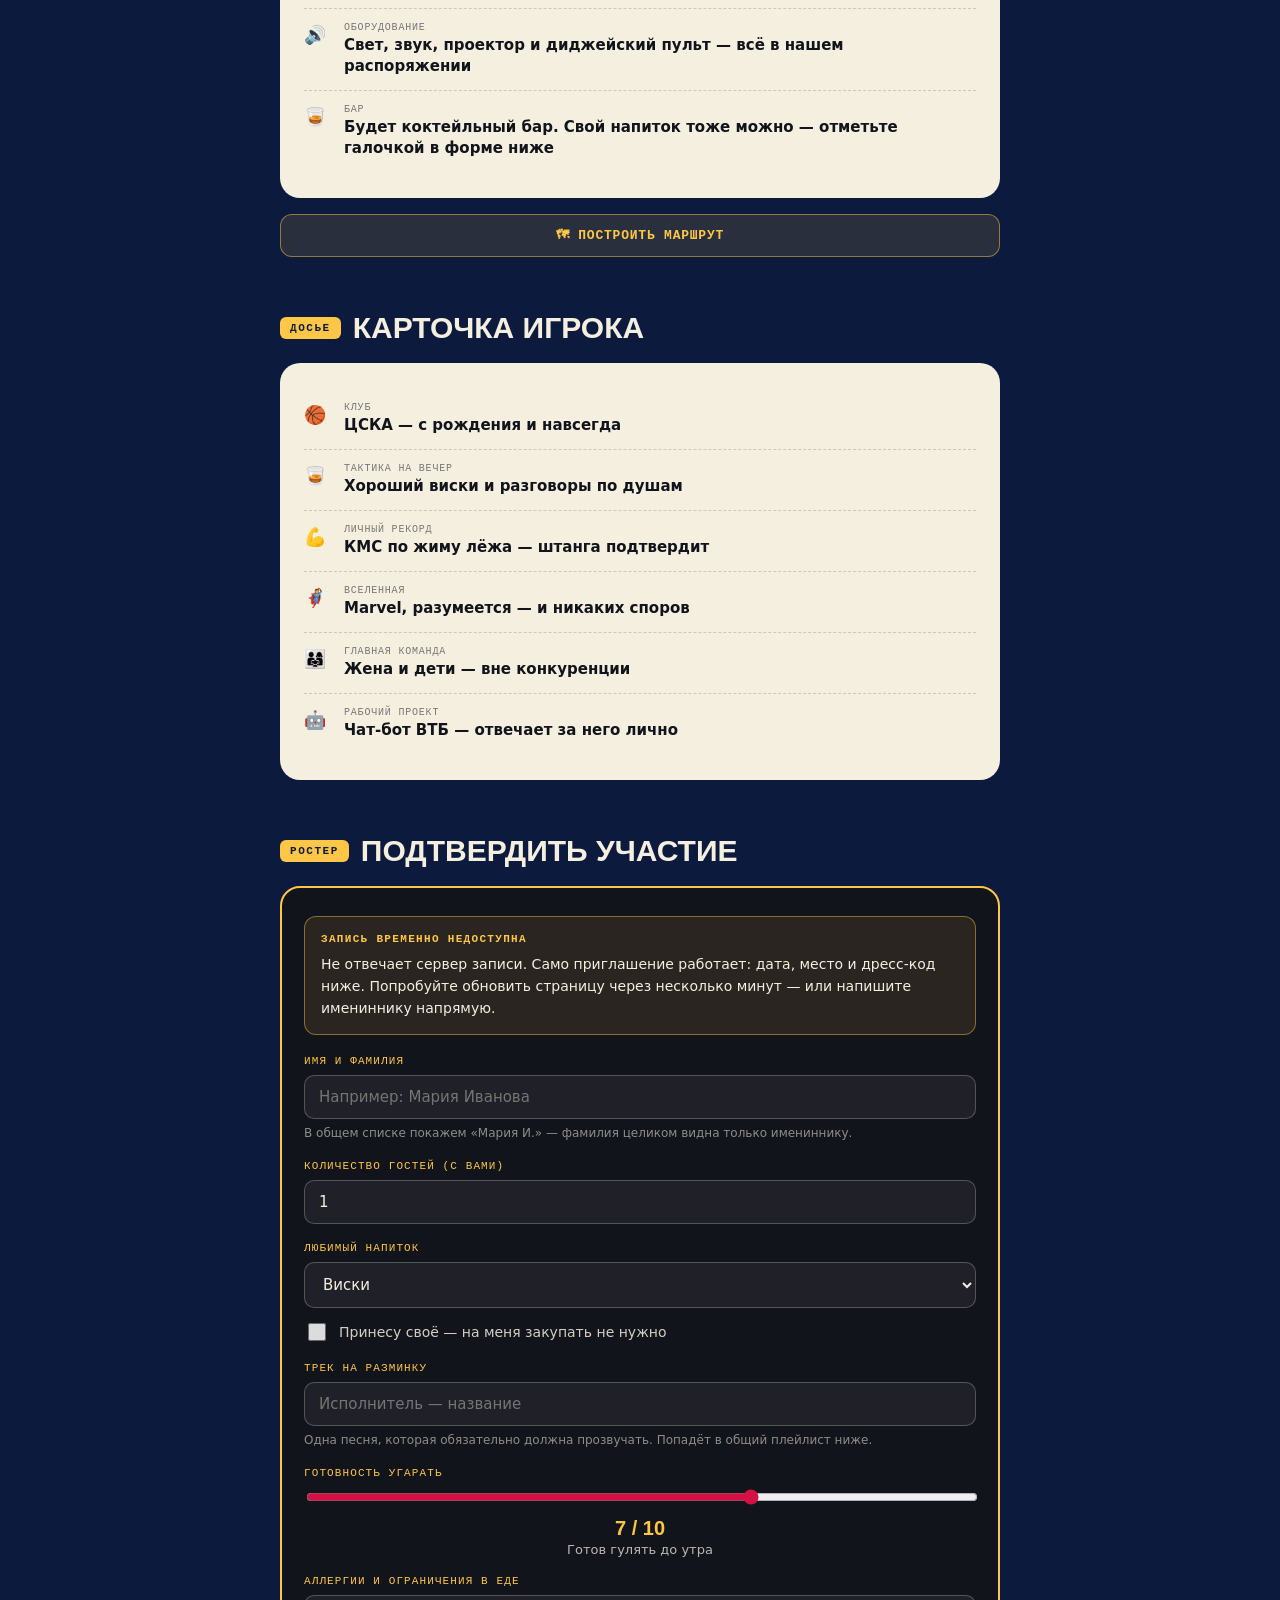
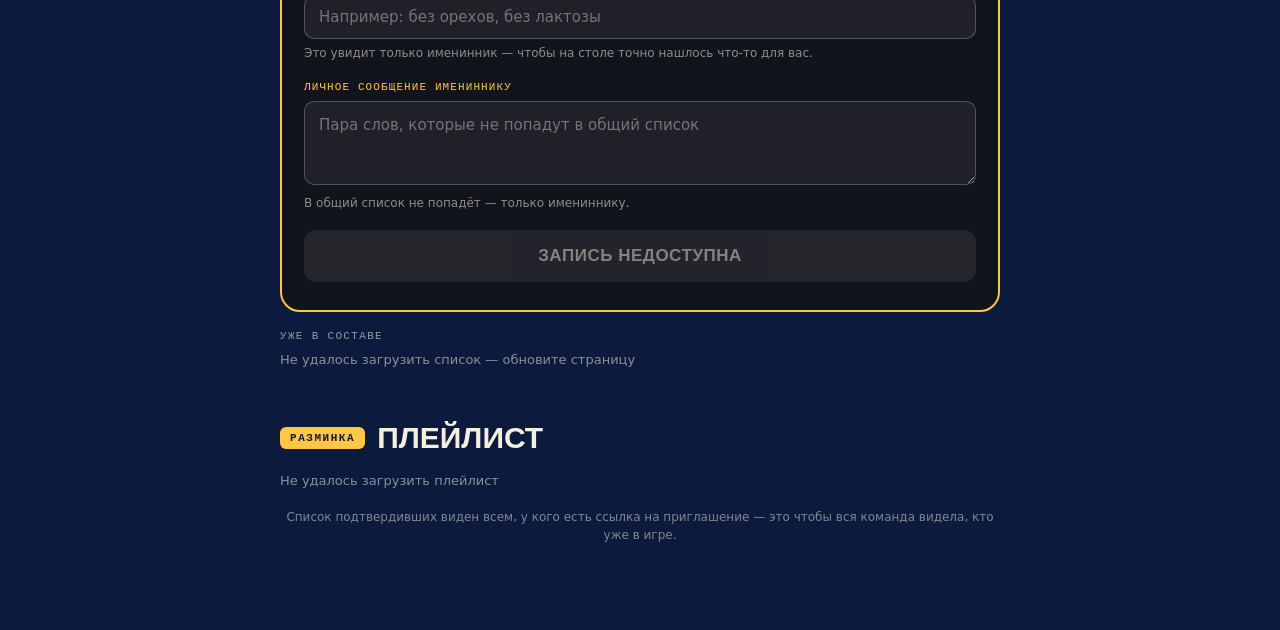
==== commit 810bdf73: "Ш12а: guest playlist Ask each guest for one track that must be played and show the collected list pu" ====
--- a/site/index.html
+++ b/site/index.html
@@ -667,6 +667,29 @@
     text-transform: uppercase;
     cursor: pointer;
   }
+
+  .playlist { display: flex; flex-direction: column; gap: 8px; }
+  .track-row {
+    display: flex;
+    gap: 12px;
+    align-items: baseline;
+    background: rgba(245,239,224,0.05);
+    border: 1px solid var(--line-white);
+    border-radius: 10px;
+    padding: 11px 14px;
+    font-size: 14px;
+  }
+  .track-row .who {
+    flex: none;
+    font-family: var(--font-mono);
+    font-size: 11px;
+    letter-spacing: 0.06em;
+    text-transform: uppercase;
+    color: var(--hero-gold);
+    opacity: 0.85;
+    min-width: 92px;
+  }
+  .track-row .what { line-height: 1.4; }
 
   .note {
     text-align: center;
@@ -869,6 +892,12 @@
       </div>
 
       <div class="field">
+        <label for="track">Трек на разминку</label>
+        <input type="text" id="track" placeholder="Исполнитель — название" maxlength="120">
+        <div class="hint">Одна песня, которая обязательно должна прозвучать. Попадёт в общий плейлист ниже.</div>
+      </div>
+
+      <div class="field">
         <label for="hype">Готовность угарать</label>
         <input type="range" id="hype" min="1" max="10" value="7">
         <div class="hype-value" id="hype-value">7 / 10</div>
@@ -915,6 +944,16 @@
         <div class="roster-empty">Пока пусто — станьте первым в составе</div>
       </div>
       <div class="roster-count" id="roster-count"></div>
+    </div>
+  </div>
+
+  <div class="section">
+    <div class="section-head">
+      <span class="tag">Разминка</span>
+      <h2>Плейлист</h2>
+    </div>
+    <div class="playlist" id="playlist">
+      <div class="roster-empty">Пока пусто — закажите первый трек в форме выше</div>
     </div>
   </div>
 
@@ -999,6 +1038,7 @@
   const message = document.getElementById('message');
   const website = document.getElementById('website');
   const bringsOwn = document.getElementById('brings-own');
+  const track = document.getElementById('track');
   const offlineMsg = document.getElementById('offline-msg');
 
   const KNOWN_DRINKS = ['Виски', 'Вино', 'Пиво', 'Коктейль', 'Безалкогольное'];
@@ -1110,6 +1150,25 @@
   checkBackend();
   loadRoster();
 
+  async function loadPlaylist() {
+    const el = document.getElementById('playlist');
+    try {
+      const res = await fetch('/api/playlist');
+      if (!res.ok) throw new Error('bad status');
+      const d = await res.json();
+      if (!d.tracks.length) {
+        el.innerHTML = '<div class="roster-empty">Пока пусто — закажите первый трек в форме выше</div>';
+        return;
+      }
+      el.innerHTML = d.tracks.map(x =>
+        '<div class="track-row"><div class="who">' + esc(x.name) + '</div>'
+        + '<div class="what">' + esc(x.track) + '</div></div>').join('');
+    } catch (e) {
+      el.innerHTML = '<div class="roster-empty">Не удалось загрузить плейлист</div>';
+    }
+  }
+  loadPlaylist();
+
   function showError(text) {
     errorMsg.textContent = text;
     errorMsg.style.display = 'block';
@@ -1137,6 +1196,7 @@
       message.value = g.message || '';
       hypeInput.value = g.hype;
       bringsOwn.checked = !!g.brings_own;
+      track.value = g.track || '';
       renderHype();
       if (KNOWN_DRINKS.includes(g.drink)) {
         drinkSelect.value = g.drink;
@@ -1172,6 +1232,7 @@
       allergies: allergies.value.trim(),
       message: message.value.trim(),
       brings_own: bringsOwn.checked,
+      track: track.value.trim(),
       token: localStorage.getItem(TOKEN_KEY),
       website: website.value
     };
@@ -1203,6 +1264,7 @@
       submitBtn.textContent = 'Сохранить изменения';
       showMyLink(data.token);
       loadRoster();
+      loadPlaylist();
       // Диплинк собирается из кода записи, поэтому забираем её свежей.
       fetch('/api/rsvp?token=' + encodeURIComponent(data.token))
         .then(r => r.ok ? r.json() : null)
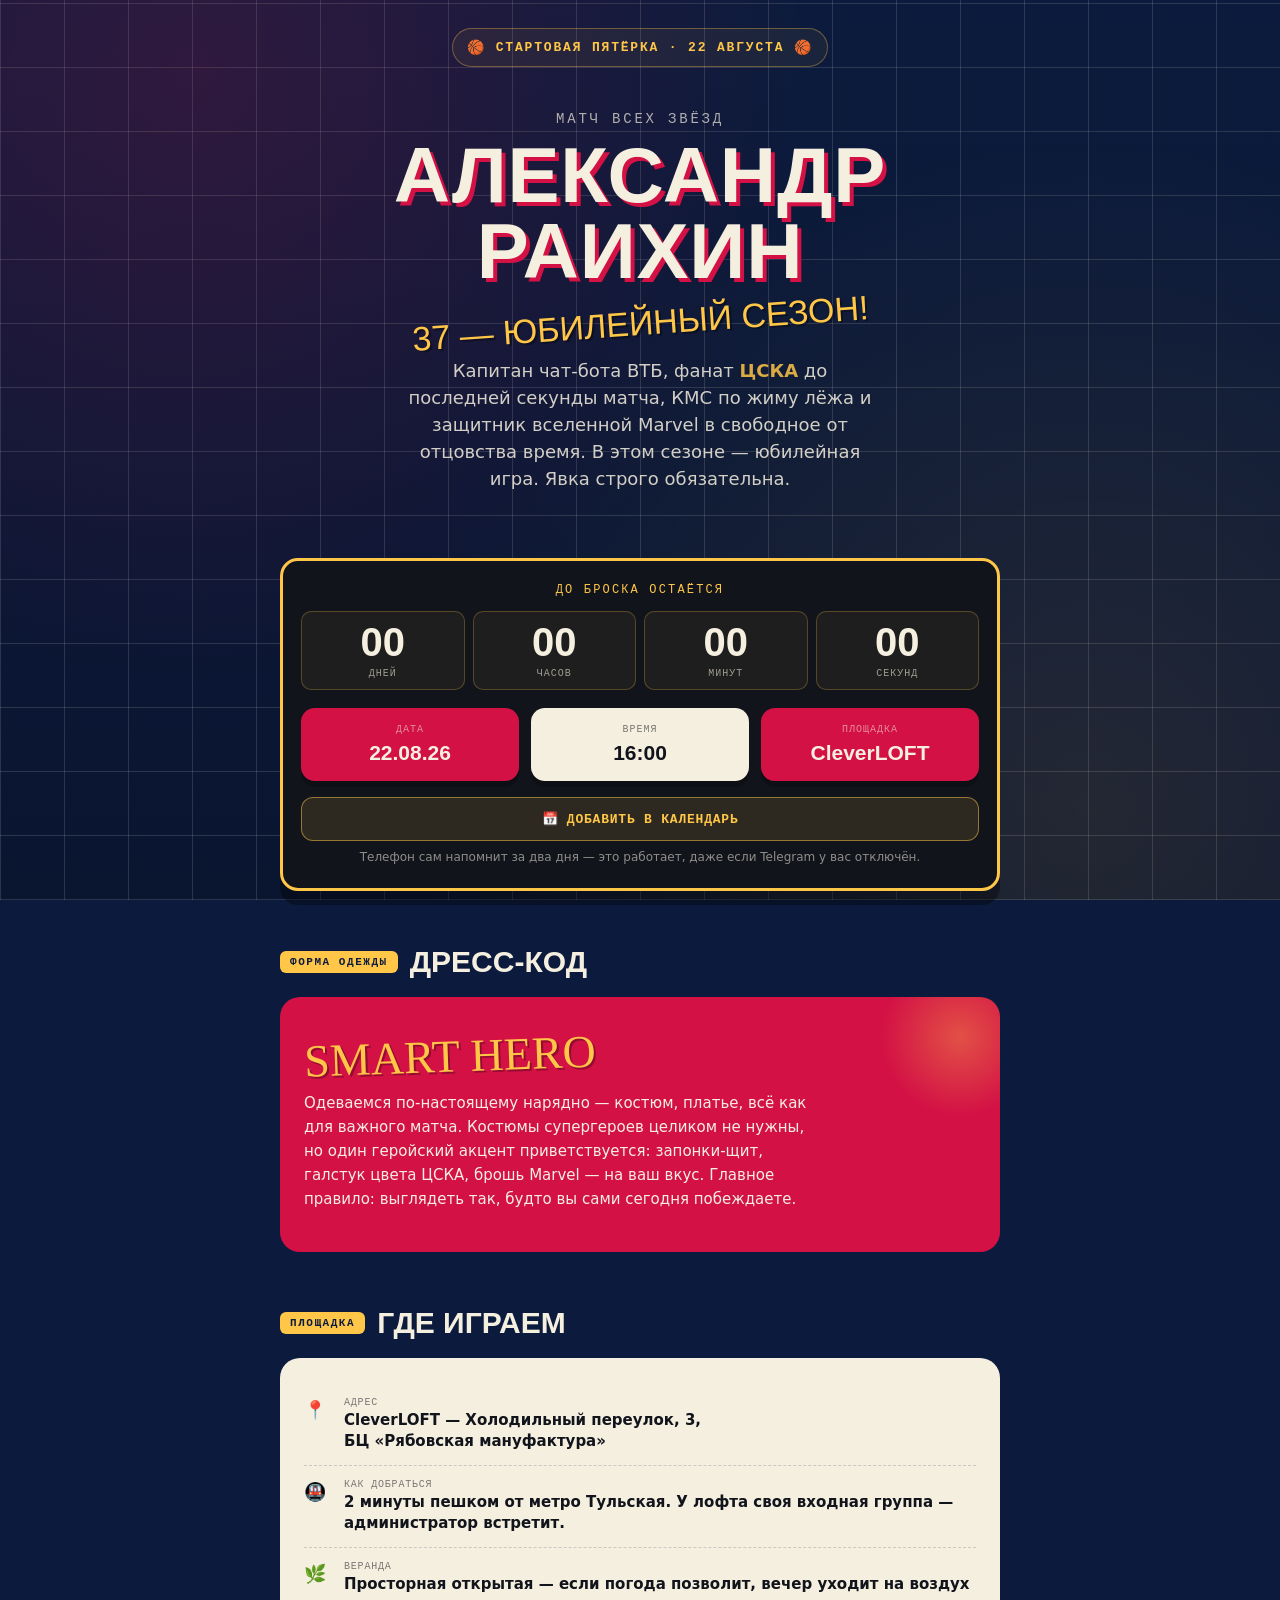
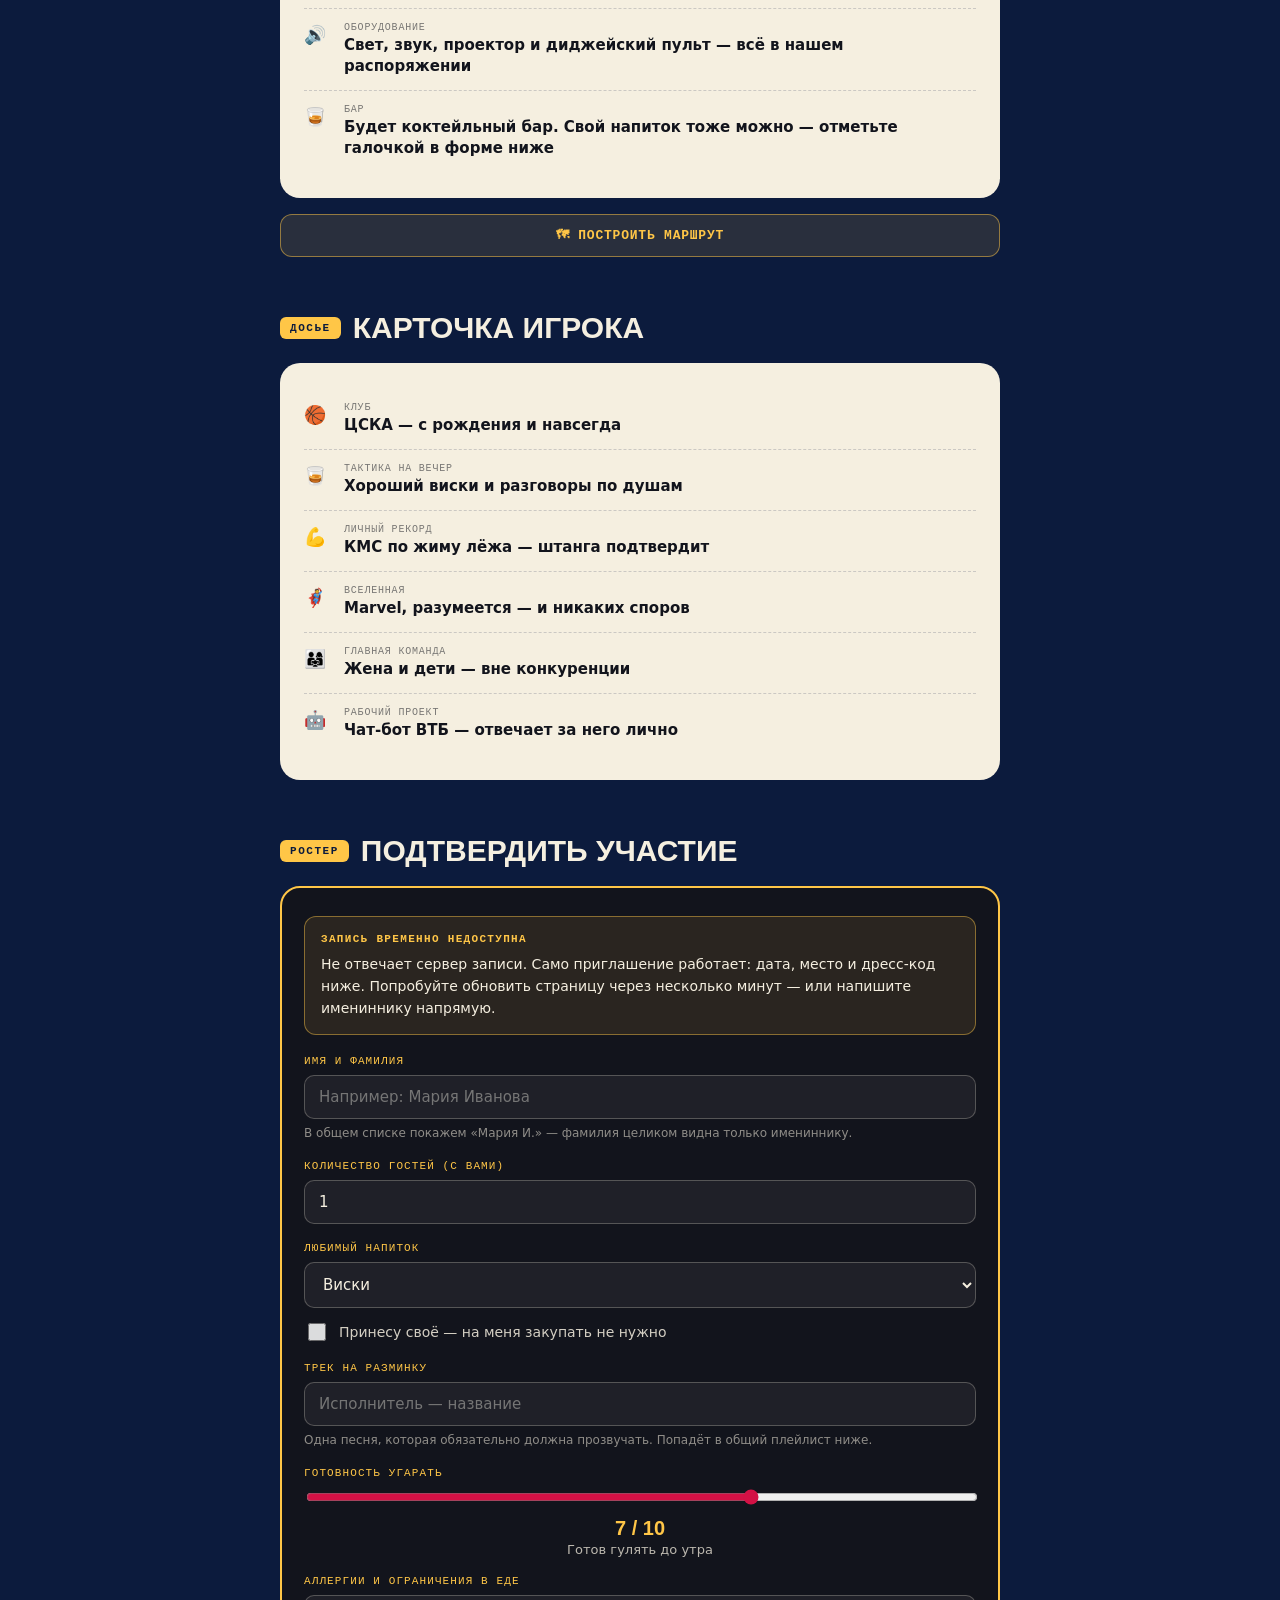
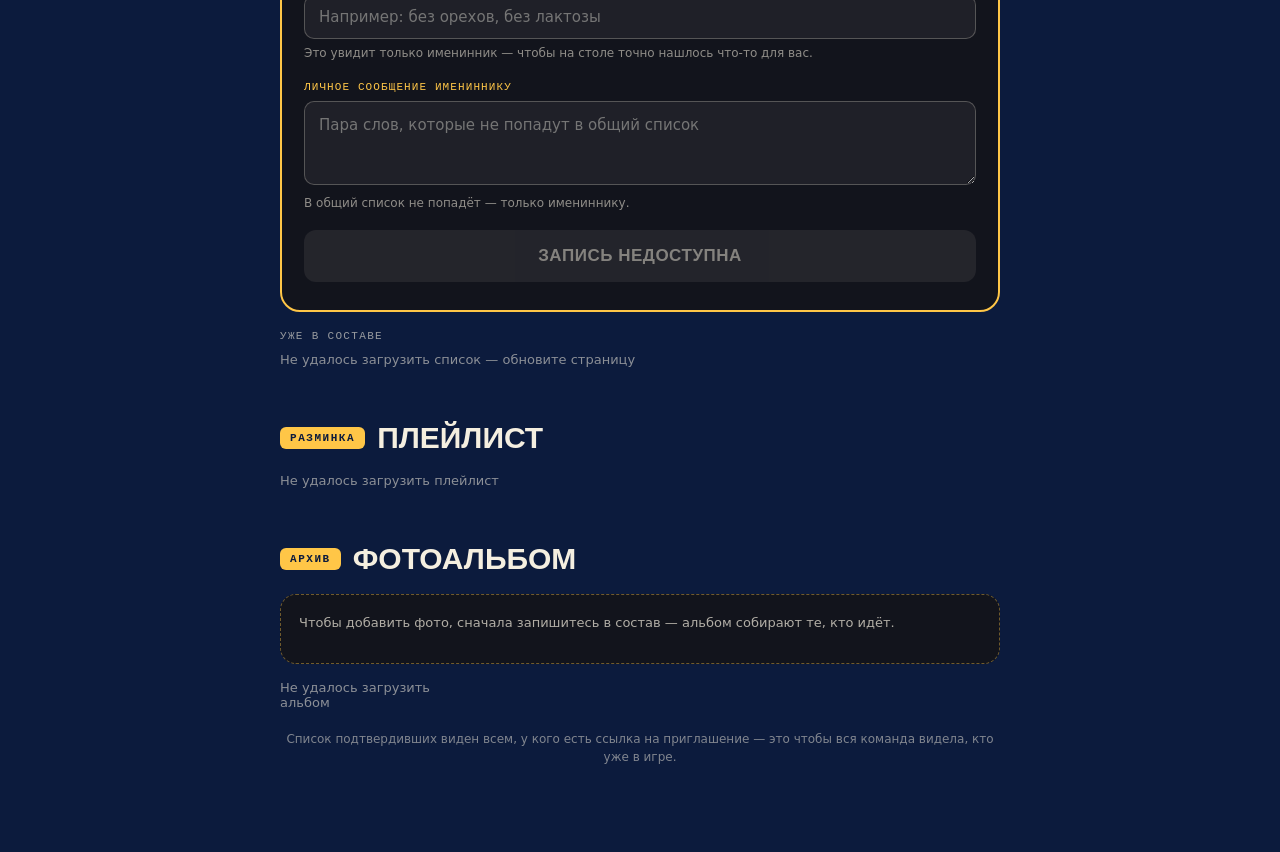
==== commit 41c5af95: "Ш12б: photo album Let guests bring a favourite or shared photo with the birthday person — up to five" ====
--- a/site/index.html
+++ b/site/index.html
@@ -690,6 +690,69 @@
     min-width: 92px;
   }
   .track-row .what { line-height: 1.4; }
+
+  .album-upload {
+    background: var(--ink);
+    border: 1px dashed rgba(255,198,71,0.4);
+    border-radius: 16px;
+    padding: 18px;
+    margin-bottom: 16px;
+  }
+  .au-hint { font-size: 13px; opacity: 0.7; line-height: 1.5; margin-bottom: 12px; }
+  .album-upload input[type="file"] {
+    width: 100%;
+    color: var(--paper-cream);
+    font-size: 13px;
+    margin-bottom: 10px;
+  }
+  .album-upload input[type="text"] {
+    width: 100%;
+    background: rgba(245,239,224,0.06);
+    border: 1px solid rgba(245,239,224,0.25);
+    color: var(--paper-cream);
+    padding: 11px 13px;
+    border-radius: 10px;
+    font-size: 14px;
+    font-family: var(--font-body);
+    margin-bottom: 12px;
+  }
+
+  .gallery {
+    display: grid;
+    grid-template-columns: repeat(auto-fill, minmax(140px, 1fr));
+    gap: 10px;
+  }
+  .gallery figure { margin: 0; }
+  .gallery a {
+    display: block;
+    border-radius: 12px;
+    overflow: hidden;
+    border: 1px solid var(--line-white);
+    background: rgba(245,239,224,0.05);
+  }
+  .gallery img {
+    display: block;
+    width: 100%;
+    aspect-ratio: 1;
+    object-fit: cover;
+  }
+  .gallery figcaption {
+    font-size: 11px;
+    opacity: 0.6;
+    margin-top: 5px;
+    line-height: 1.35;
+  }
+  .gallery .by {
+    font-family: var(--font-mono);
+    text-transform: uppercase;
+    letter-spacing: 0.05em;
+    color: var(--hero-gold);
+    opacity: 0.85;
+  }
+  .gallery .drop {
+    background: none; border: none; color: #ff9a9a;
+    font-size: 11px; padding: 2px 0; cursor: pointer;
+  }
 
   .note {
     text-align: center;
@@ -957,6 +1020,33 @@
     </div>
   </div>
 
+  <div class="section">
+    <div class="section-head">
+      <span class="tag">Архив</span>
+      <h2>Фотоальбом</h2>
+    </div>
+
+    <div class="album-upload" id="album-upload">
+      <div class="au-hint" id="au-need-rsvp">
+        Чтобы добавить фото, сначала запишитесь в состав — альбом собирают те, кто идёт.
+      </div>
+      <div id="au-form" style="display:none">
+        <div class="au-hint">
+          Любимое или совместное фото с имениником. Его увидят все, у кого есть
+          ссылка на приглашение. Можно до 5 штук.
+        </div>
+        <input type="file" id="photo-file" accept="image/jpeg,image/png,image/webp,image/gif">
+        <input type="text" id="photo-caption" placeholder="Подпись: где и когда (необязательно)" maxlength="100">
+        <button class="submit-btn" id="photo-btn" type="button">Добавить фото</button>
+        <div class="error-msg" id="photo-err"></div>
+      </div>
+    </div>
+
+    <div class="gallery" id="gallery">
+      <div class="roster-empty">Пока пусто — принесите первое фото</div>
+    </div>
+  </div>
+
   <div class="note">
     Список подтвердивших виден всем, у кого есть ссылка на приглашение — это чтобы вся команда видела, кто уже в игре.
   </div>
@@ -1168,6 +1258,77 @@
     }
   }
   loadPlaylist();
+
+  // ---------- Фотоальбом ----------
+  const gallery = document.getElementById('gallery');
+  const auNeed = document.getElementById('au-need-rsvp');
+  const auForm = document.getElementById('au-form');
+  const photoFile = document.getElementById('photo-file');
+  const photoCaption = document.getElementById('photo-caption');
+  const photoBtn = document.getElementById('photo-btn');
+  const photoErr = document.getElementById('photo-err');
+
+  // Загрузка привязана к заявке: токен есть только у того, кто записался.
+  function refreshUploadBox() {
+    const has = !!localStorage.getItem(TOKEN_KEY);
+    auNeed.style.display = has ? 'none' : 'block';
+    auForm.style.display = has ? 'block' : 'none';
+  }
+
+  async function loadGallery() {
+    try {
+      const res = await fetch('/api/photos');
+      if (!res.ok) throw new Error('bad status');
+      const d = await res.json();
+      if (!d.photos.length) {
+        gallery.innerHTML = '<div class="roster-empty">Пока пусто — принесите первое фото</div>';
+        return;
+      }
+      gallery.innerHTML = d.photos.map(ph =>
+        '<figure><a href="/api/photos/' + ph.id + '" target="_blank" rel="noopener">'
+        + '<img src="/api/photos/' + ph.id + '/thumb" alt="' + esc(ph.caption || 'фото') + '" loading="lazy"></a>'
+        + '<figcaption><span class="by">' + esc(ph.name) + '</span>'
+        + (ph.caption ? '<br>' + esc(ph.caption) : '') + '</figcaption></figure>').join('');
+    } catch (e) {
+      gallery.innerHTML = '<div class="roster-empty">Не удалось загрузить альбом</div>';
+    }
+  }
+  refreshUploadBox();
+  loadGallery();
+
+  photoBtn.addEventListener('click', async () => {
+    photoErr.style.display = 'none';
+    const f = photoFile.files && photoFile.files[0];
+    if (!f) {
+      photoErr.textContent = 'Выберите файл.';
+      photoErr.style.display = 'block';
+      return;
+    }
+    const fd = new FormData();
+    fd.append('file', f);
+    fd.append('caption', photoCaption.value.trim());
+    fd.append('token', localStorage.getItem(TOKEN_KEY) || '');
+
+    photoBtn.disabled = true;
+    photoBtn.textContent = 'Загружаю...';
+    try {
+      const res = await fetch('/api/photos', { method: 'POST', body: fd });
+      const data = await res.json().catch(() => ({}));
+      if (!res.ok) {
+        photoErr.textContent = data.detail || 'Не получилось загрузить.';
+        photoErr.style.display = 'block';
+      } else {
+        photoFile.value = '';
+        photoCaption.value = '';
+        loadGallery();
+      }
+    } catch (e) {
+      photoErr.textContent = 'Сервер не ответил. Попробуйте ещё раз.';
+      photoErr.style.display = 'block';
+    }
+    photoBtn.disabled = false;
+    photoBtn.textContent = 'Добавить фото';
+  });
 
   function showError(text) {
     errorMsg.textContent = text;
@@ -1265,6 +1426,7 @@
       showMyLink(data.token);
       loadRoster();
       loadPlaylist();
+      refreshUploadBox();
       // Диплинк собирается из кода записи, поэтому забираем её свежей.
       fetch('/api/rsvp?token=' + encodeURIComponent(data.token))
         .then(r => r.ok ? r.json() : null)
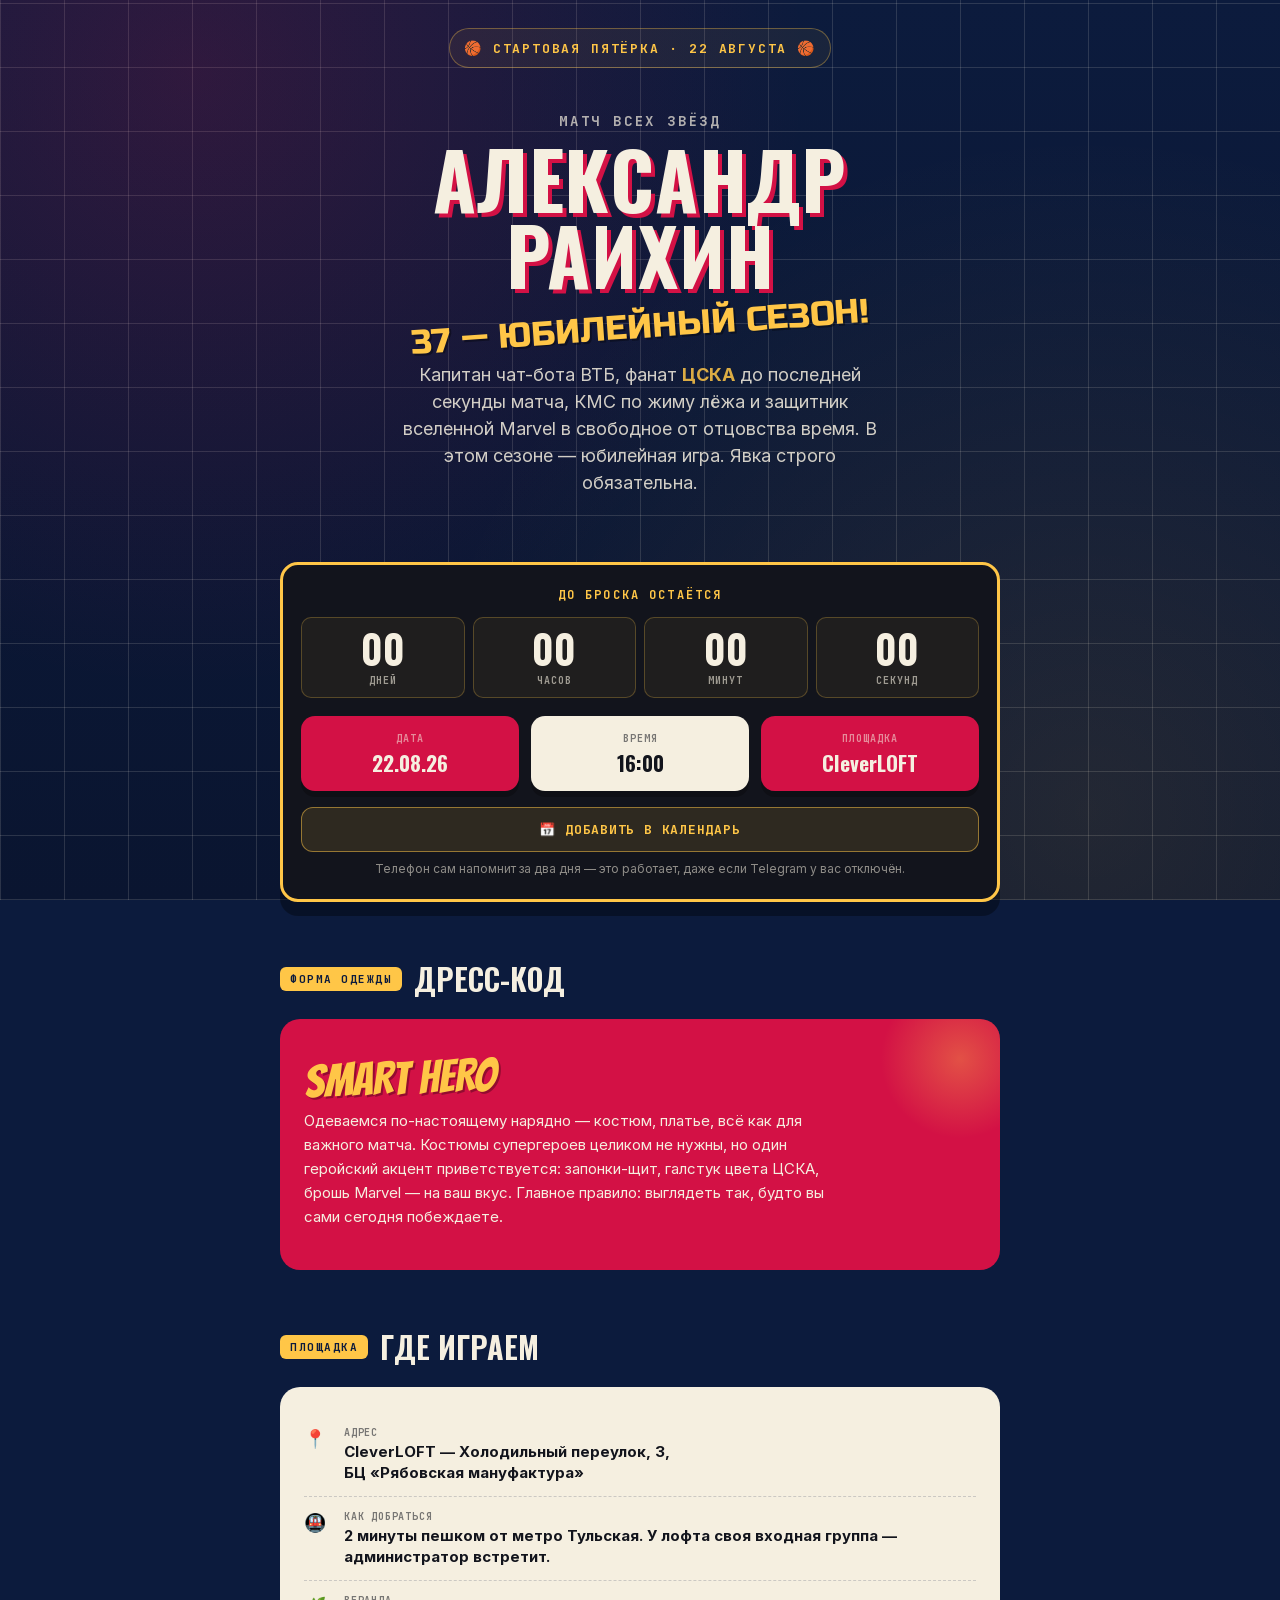
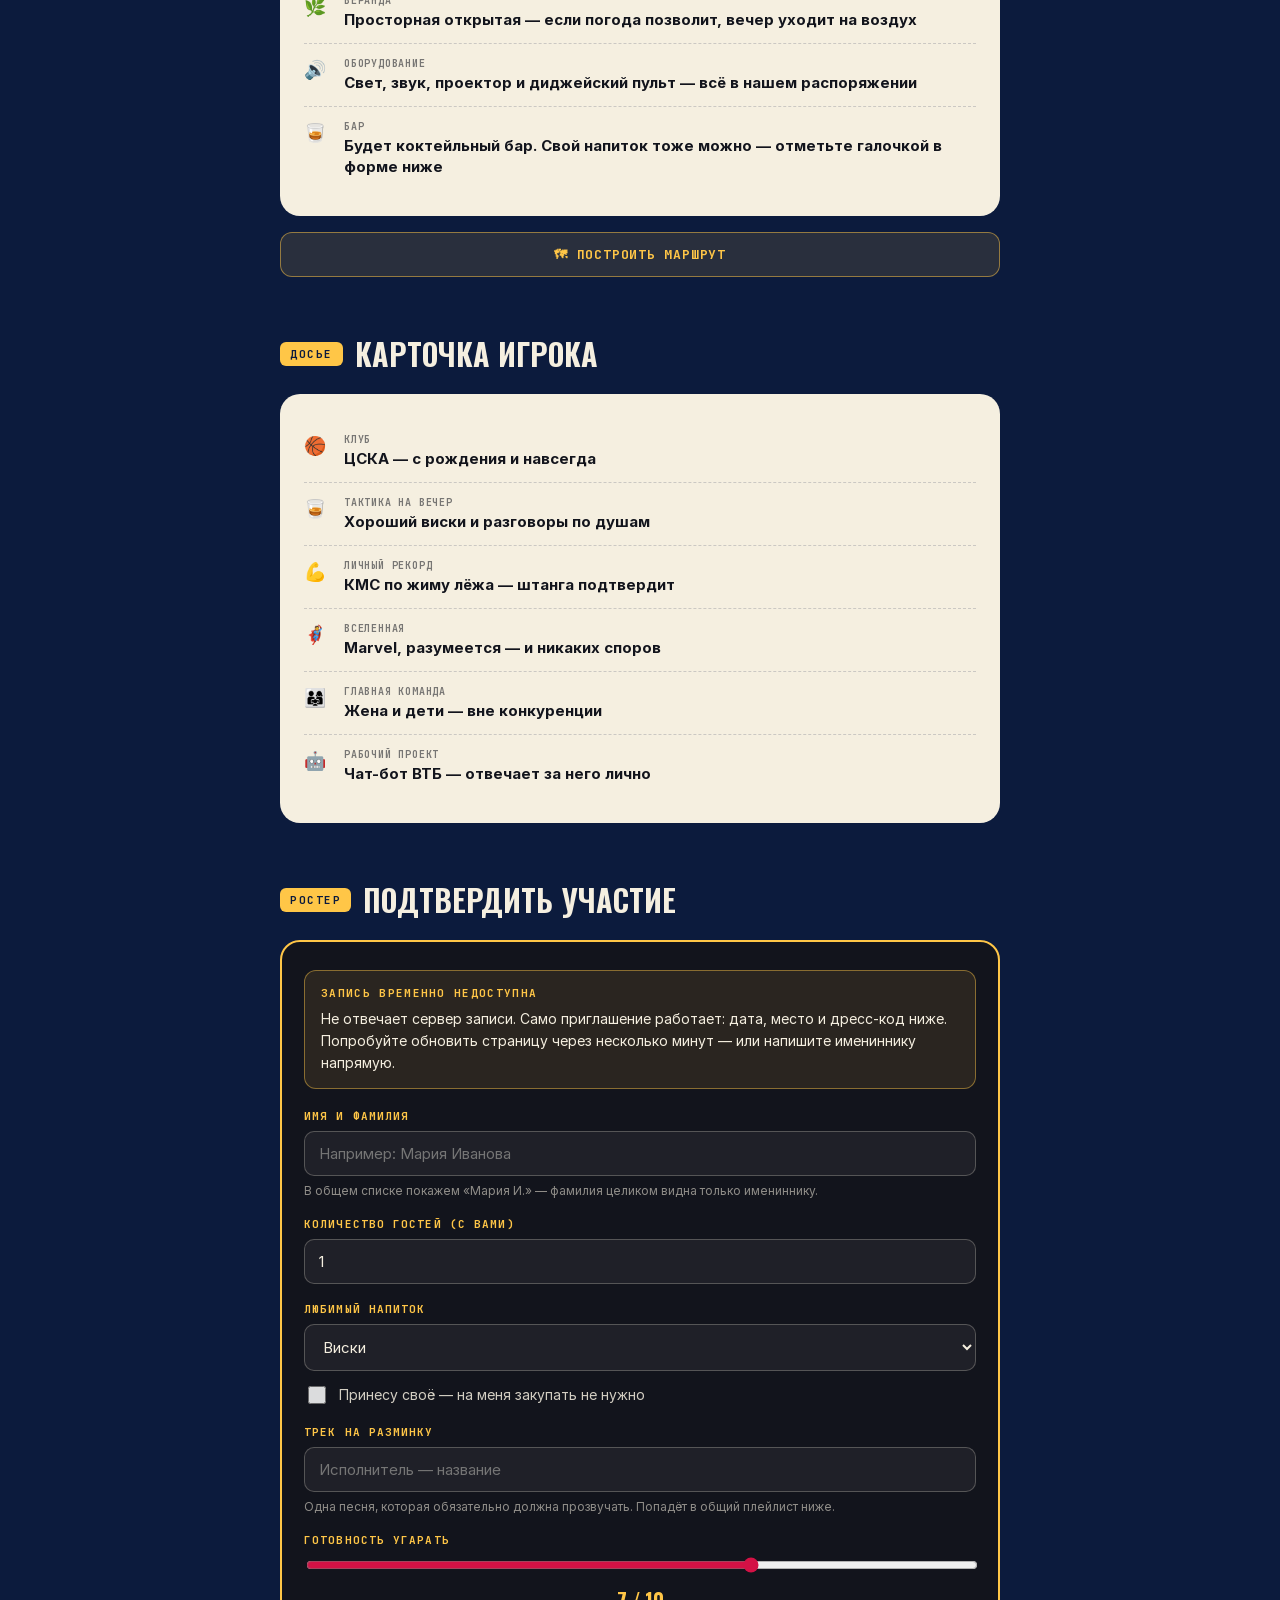
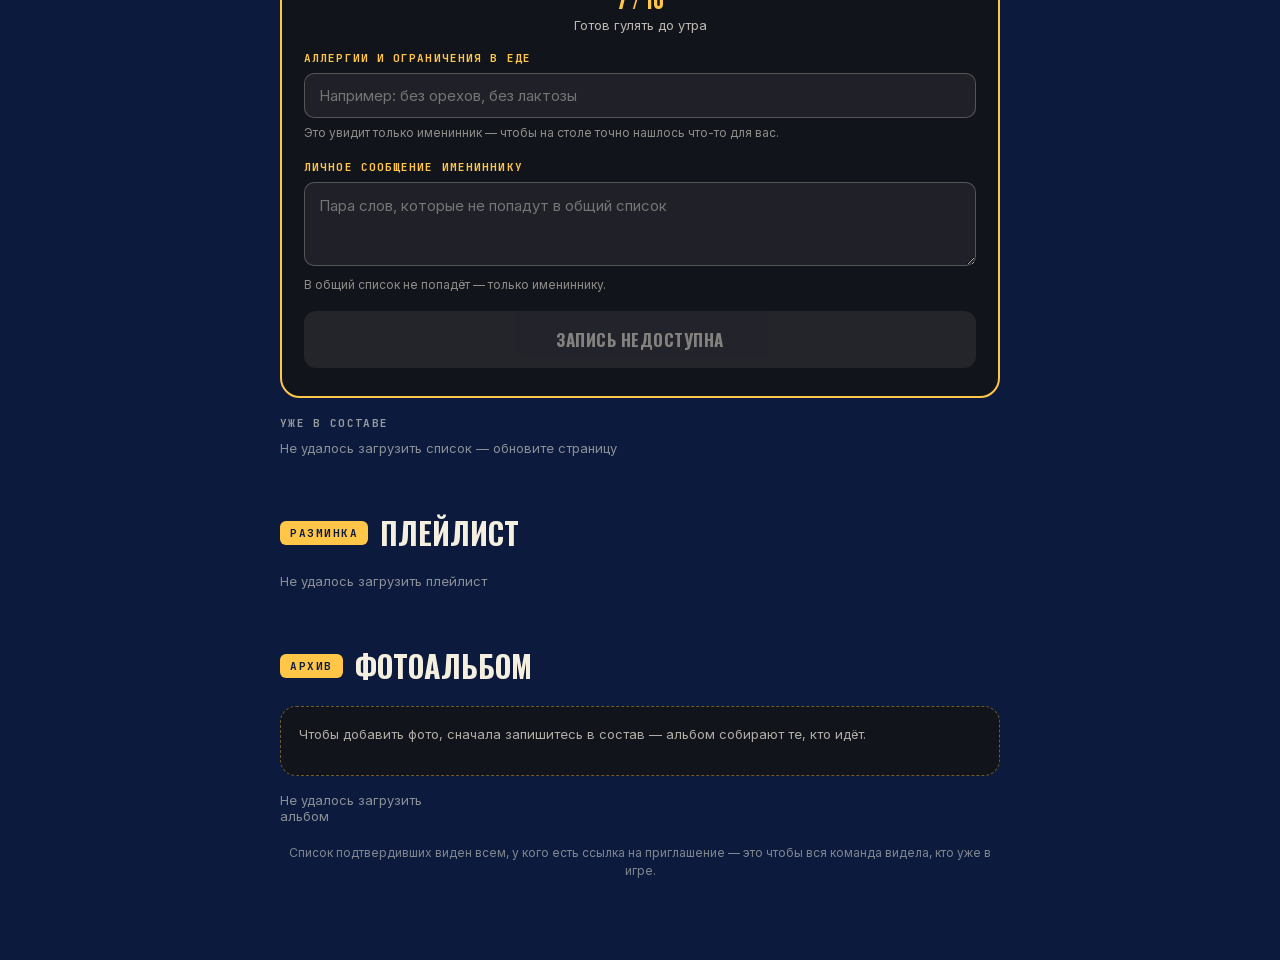
==== commit 2c028c61: "Cut the page from 283 KB to 83 KB and add a fallback address Subset the fonts to the characters actu" ====
--- a/site/index.html
+++ b/site/index.html
@@ -45,6 +45,9 @@
     --font-burst: 'Russo One', 'Oswald', sans-serif;
     --font-comic: 'Bangers', cursive;
     --font-body: 'Inter', system-ui, -apple-system, sans-serif;
+    /* Моно поставляется только в 700: два начертания стоили лишних 39 КБ,
+       а подписи капсом по 10–11 px от жирного только выигрывают. Правила
+       ниже могут не указывать вес — браузер возьмёт единственный доступный. */
     --font-mono: 'JetBrains Mono', ui-monospace, monospace;
   }
 
@@ -164,7 +167,7 @@
     margin: 10px auto 0;
     line-height: 1.5;
   }
-  .tagline b { color: var(--hero-gold); font-weight: 800; }
+  .tagline b { color: var(--hero-gold); font-weight: 700; }
 
   /* ---------- SCOREBOARD ---------- */
   .scoreboard {
@@ -388,7 +391,7 @@
 
   .dossier-row .value {
     font-size: 15px;
-    font-weight: 600;
+    font-weight: 700;
     line-height: 1.4;
   }
 
@@ -645,7 +648,7 @@
     text-decoration: none;
     padding: 12px 18px;
     border-radius: 10px;
-    font-weight: 600;
+    font-weight: 700;
     font-size: 14px;
   }
   .tg-ok {
--- a/site/fonts/fonts.css
+++ b/site/fonts/fonts.css
@@ -1,48 +1,22 @@
-/* Шрифты захостены локально: страница не должна зависеть от
-   доступности fonts.googleapis.com и не должна мигать подменой
-   шрифта при загрузке. Сгенерировано scripts/getfonts.py. */
+/* Шрифты захостены локально и урезаны до нужных символов:
+   готовые подмножества Google тянули 283 КБ на загрузку.
+   Латиница и кириллица в одном файле — вдвое меньше запросов.
+   Сгенерировано scripts/getfonts.py, править руками нет смысла. */
 
-/* Oswald 700 cyrillic */
-@font-face { font-family: 'Oswald'; font-style: normal; font-weight: 700; font-display: swap; src: url(Oswald-700-cyrillic.woff2) format('woff2'); unicode-range: U+0301, U+0400-045F, U+0490-0491, U+04B0-04B1, U+2116; }
+/* Oswald 700 */
+@font-face { font-family: 'Oswald'; font-style: normal; font-weight: 700; font-display: swap; src: url(Oswald-700.woff2) format('woff2'); }
 
-/* Oswald 700 latin */
-@font-face { font-family: 'Oswald'; font-style: normal; font-weight: 700; font-display: swap; src: url(Oswald-700-latin.woff2) format('woff2'); unicode-range: U+0000-00FF, U+0131, U+0152-0153, U+02BB-02BC, U+02C6, U+02DA, U+02DC, U+0304, U+0308, U+0329, U+2000-206F, U+20AC, U+2122, U+2191, U+2193, U+2212, U+2215, U+FEFF, U+FFFD; }
+/* Russo One 400 */
+@font-face { font-family: 'Russo One'; font-style: normal; font-weight: 400; font-display: swap; src: url(RussoOne-400.woff2) format('woff2'); }
 
-/* Russo One 400 cyrillic */
-@font-face { font-family: 'Russo One'; font-style: normal; font-weight: 400; font-display: swap; src: url(RussoOne-400-cyrillic.woff2) format('woff2'); unicode-range: U+0301, U+0400-045F, U+0490-0491, U+04B0-04B1, U+2116; }
+/* Bangers 400 */
+@font-face { font-family: 'Bangers'; font-style: normal; font-weight: 400; font-display: swap; src: url(Bangers-400.woff2) format('woff2'); }
 
-/* Russo One 400 latin */
-@font-face { font-family: 'Russo One'; font-style: normal; font-weight: 400; font-display: swap; src: url(RussoOne-400-latin.woff2) format('woff2'); unicode-range: U+0000-00FF, U+0131, U+0152-0153, U+02BB-02BC, U+02C6, U+02DA, U+02DC, U+0304, U+0308, U+0329, U+2000-206F, U+20AC, U+2122, U+2191, U+2193, U+2212, U+2215, U+FEFF, U+FFFD; }
+/* Inter 400 */
+@font-face { font-family: 'Inter'; font-style: normal; font-weight: 400; font-display: swap; src: url(Inter-400.woff2) format('woff2'); }
 
-/* Bangers 400 latin */
-@font-face { font-family: 'Bangers'; font-style: normal; font-weight: 400; font-display: swap; src: url(Bangers-400-latin.woff2) format('woff2'); unicode-range: U+0000-00FF, U+0131, U+0152-0153, U+02BB-02BC, U+02C6, U+02DA, U+02DC, U+0304, U+0308, U+0329, U+2000-206F, U+20AC, U+2122, U+2191, U+2193, U+2212, U+2215, U+FEFF, U+FFFD; }
+/* Inter 700 */
+@font-face { font-family: 'Inter'; font-style: normal; font-weight: 700; font-display: swap; src: url(Inter-700.woff2) format('woff2'); }
 
-/* Inter 400 cyrillic */
-@font-face { font-family: 'Inter'; font-style: normal; font-weight: 400; font-display: swap; src: url(Inter-400-cyrillic.woff2) format('woff2'); unicode-range: U+0301, U+0400-045F, U+0490-0491, U+04B0-04B1, U+2116; }
-
-/* Inter 400 latin */
-@font-face { font-family: 'Inter'; font-style: normal; font-weight: 400; font-display: swap; src: url(Inter-400-latin.woff2) format('woff2'); unicode-range: U+0000-00FF, U+0131, U+0152-0153, U+02BB-02BC, U+02C6, U+02DA, U+02DC, U+0304, U+0308, U+0329, U+2000-206F, U+20AC, U+2122, U+2191, U+2193, U+2212, U+2215, U+FEFF, U+FFFD; }
-
-/* Inter 600 cyrillic */
-@font-face { font-family: 'Inter'; font-style: normal; font-weight: 600; font-display: swap; src: url(Inter-600-cyrillic.woff2) format('woff2'); unicode-range: U+0301, U+0400-045F, U+0490-0491, U+04B0-04B1, U+2116; }
-
-/* Inter 600 latin */
-@font-face { font-family: 'Inter'; font-style: normal; font-weight: 600; font-display: swap; src: url(Inter-600-latin.woff2) format('woff2'); unicode-range: U+0000-00FF, U+0131, U+0152-0153, U+02BB-02BC, U+02C6, U+02DA, U+02DC, U+0304, U+0308, U+0329, U+2000-206F, U+20AC, U+2122, U+2191, U+2193, U+2212, U+2215, U+FEFF, U+FFFD; }
-
-/* Inter 800 cyrillic */
-@font-face { font-family: 'Inter'; font-style: normal; font-weight: 800; font-display: swap; src: url(Inter-800-cyrillic.woff2) format('woff2'); unicode-range: U+0301, U+0400-045F, U+0490-0491, U+04B0-04B1, U+2116; }
-
-/* Inter 800 latin */
-@font-face { font-family: 'Inter'; font-style: normal; font-weight: 800; font-display: swap; src: url(Inter-800-latin.woff2) format('woff2'); unicode-range: U+0000-00FF, U+0131, U+0152-0153, U+02BB-02BC, U+02C6, U+02DA, U+02DC, U+0304, U+0308, U+0329, U+2000-206F, U+20AC, U+2122, U+2191, U+2193, U+2212, U+2215, U+FEFF, U+FFFD; }
-
-/* JetBrains Mono 500 cyrillic */
-@font-face { font-family: 'JetBrains Mono'; font-style: normal; font-weight: 500; font-display: swap; src: url(JetBrainsMono-500-cyrillic.woff2) format('woff2'); unicode-range: U+0301, U+0400-045F, U+0490-0491, U+04B0-04B1, U+2116; }
-
-/* JetBrains Mono 500 latin */
-@font-face { font-family: 'JetBrains Mono'; font-style: normal; font-weight: 500; font-display: swap; src: url(JetBrainsMono-500-latin.woff2) format('woff2'); unicode-range: U+0000-00FF, U+0131, U+0152-0153, U+02BB-02BC, U+02C6, U+02DA, U+02DC, U+0304, U+0308, U+0329, U+2000-206F, U+20AC, U+2122, U+2191, U+2193, U+2212, U+2215, U+FEFF, U+FFFD; }
-
-/* JetBrains Mono 700 cyrillic */
-@font-face { font-family: 'JetBrains Mono'; font-style: normal; font-weight: 700; font-display: swap; src: url(JetBrainsMono-700-cyrillic.woff2) format('woff2'); unicode-range: U+0301, U+0400-045F, U+0490-0491, U+04B0-04B1, U+2116; }
-
-/* JetBrains Mono 700 latin */
-@font-face { font-family: 'JetBrains Mono'; font-style: normal; font-weight: 700; font-display: swap; src: url(JetBrainsMono-700-latin.woff2) format('woff2'); unicode-range: U+0000-00FF, U+0131, U+0152-0153, U+02BB-02BC, U+02C6, U+02DA, U+02DC, U+0304, U+0308, U+0329, U+2000-206F, U+20AC, U+2122, U+2191, U+2193, U+2212, U+2215, U+FEFF, U+FFFD; }
+/* JetBrains Mono 700 */
+@font-face { font-family: 'JetBrains Mono'; font-style: normal; font-weight: 700; font-display: swap; src: url(JetBrainsMono-700.woff2) format('woff2'); }
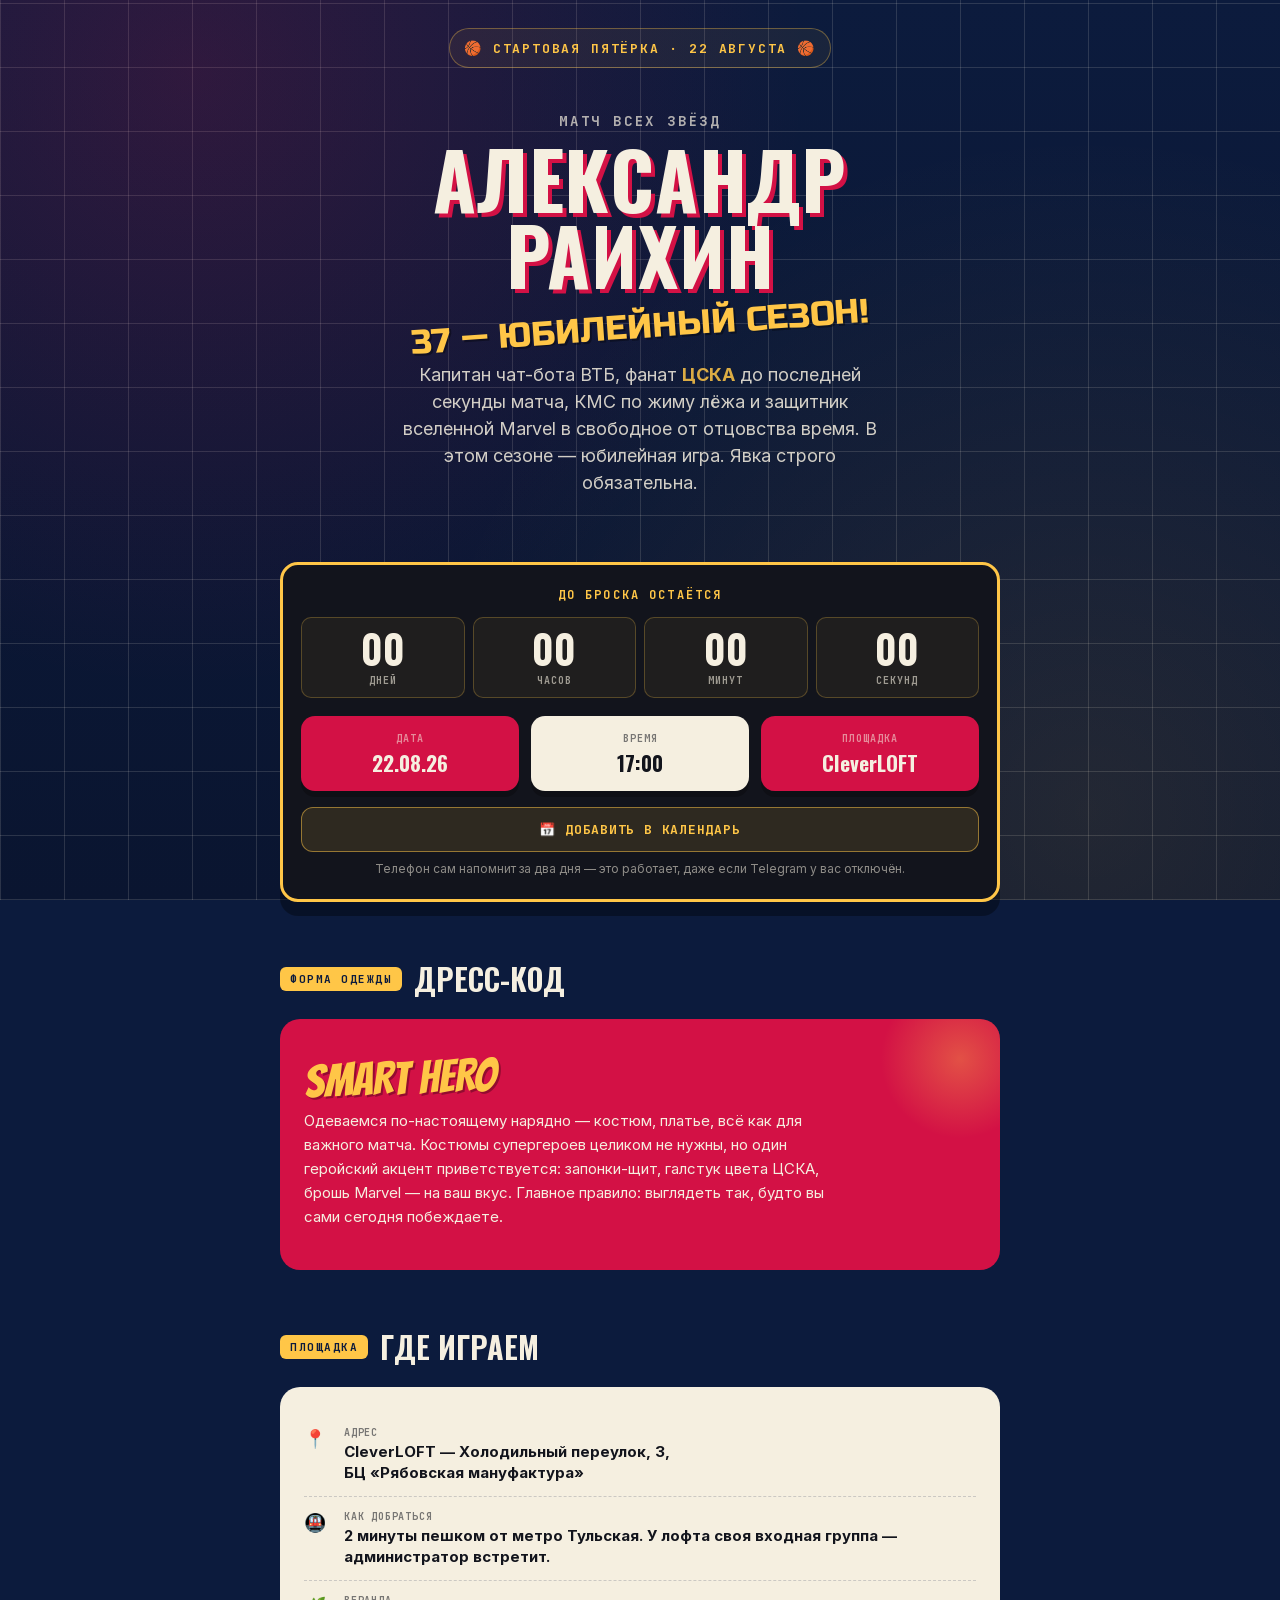
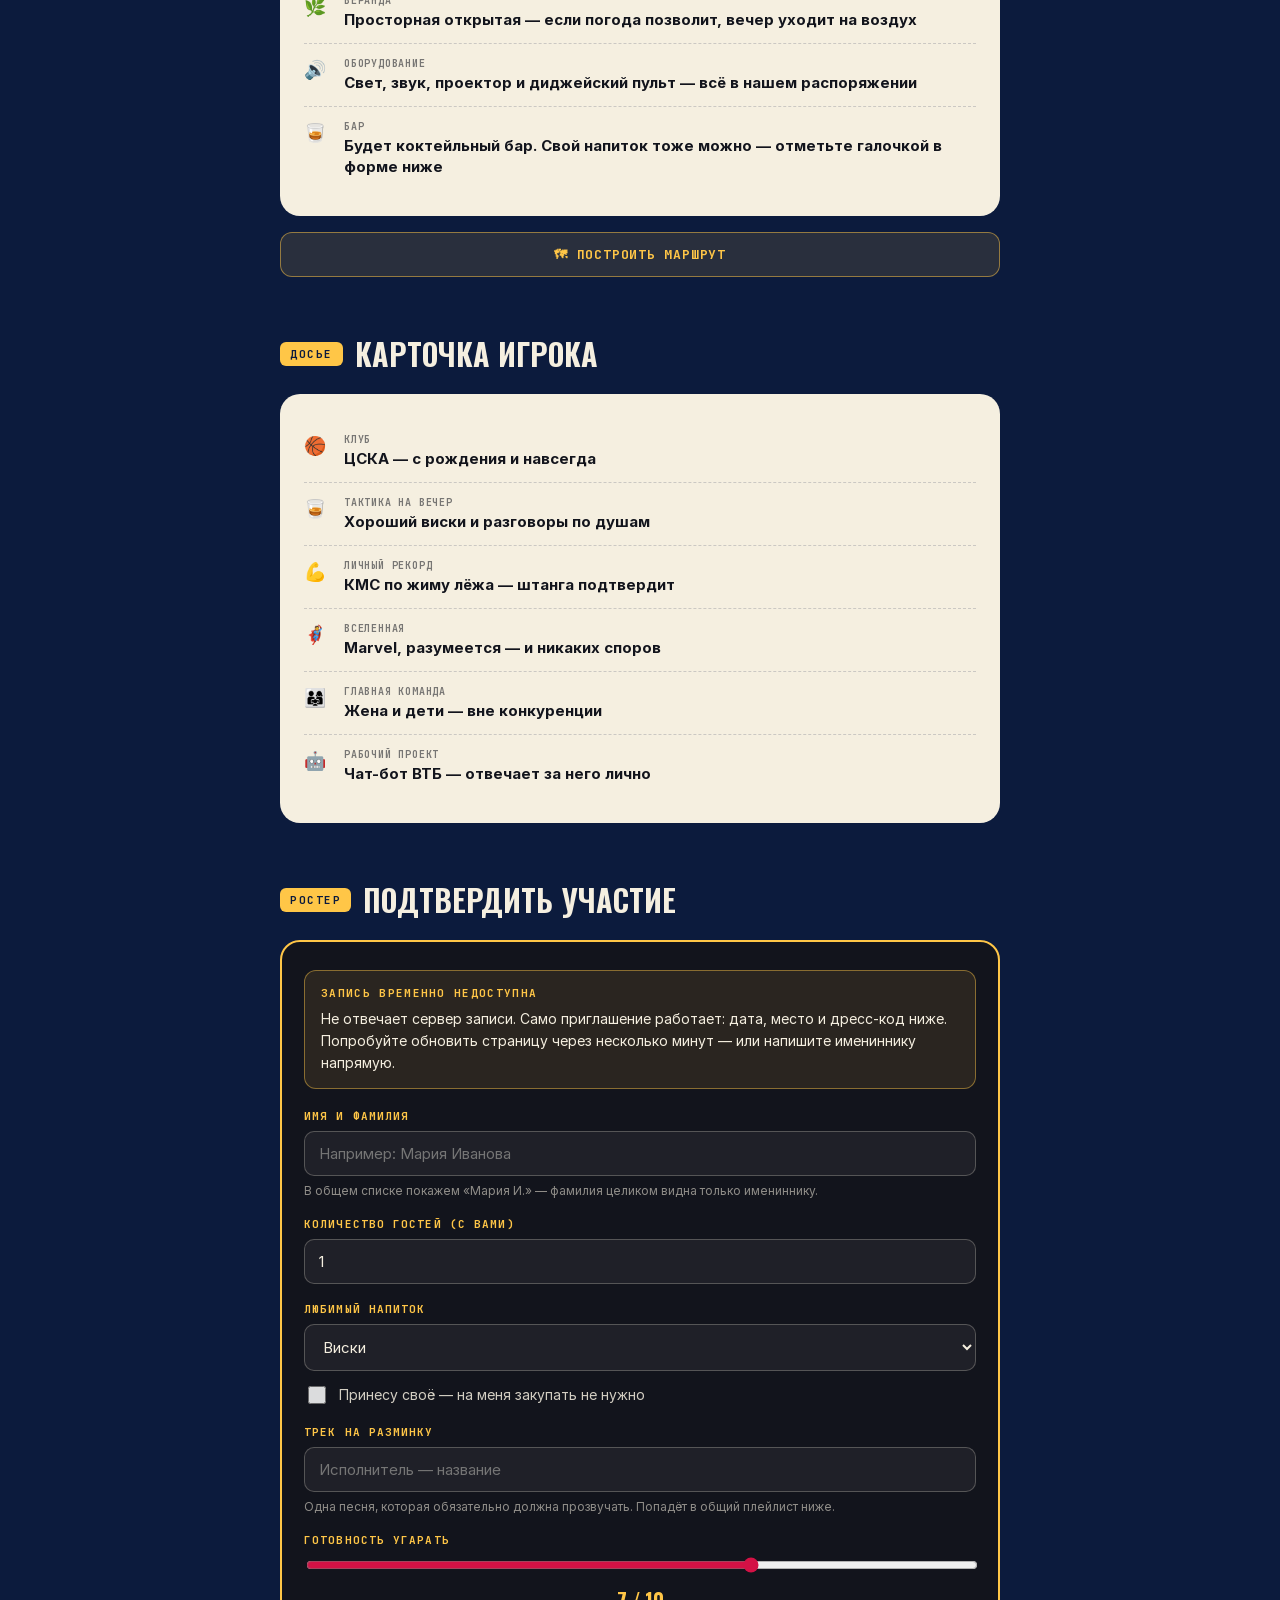
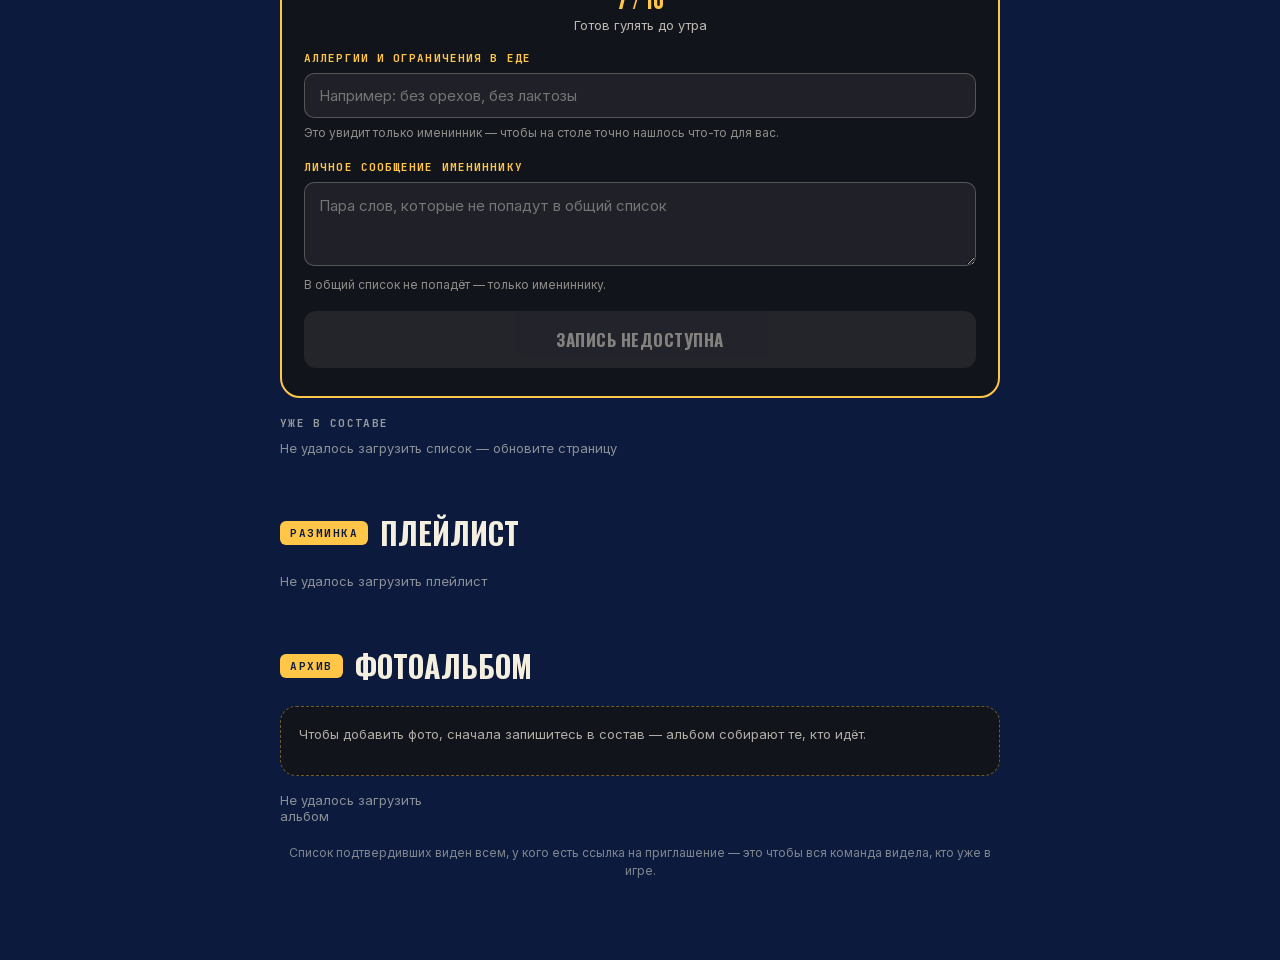
==== commit 8c635577: "Move the event to 17:00 Time is not a single constant: it lives in the countdown target, the fact ti" ====
--- a/site/index.html
+++ b/site/index.html
@@ -4,7 +4,7 @@
 <meta charset="UTF-8">
 <meta name="viewport" content="width=device-width, initial-scale=1.0">
 <title>Александр — 37. Матч всех звёзд</title>
-<meta name="description" content="22 августа, 16:00, CleverLOFT у метро Тульская. Юбилейный сезон Александра Раихина — явка строго обязательна.">
+<meta name="description" content="22 августа, 17:00, CleverLOFT у метро Тульская. Юбилейный сезон Александра Раихина — явка строго обязательна.">
 <meta name="theme-color" content="#0c1b3d">
 <meta name="robots" content="noindex">
 
@@ -14,14 +14,14 @@
      чтобы превью не разъезжалось с приглашением. -->
 <meta property="og:type" content="website">
 <meta property="og:title" content="Александр — 37. Матч всех звёзд">
-<meta property="og:description" content="22 августа, 16:00, CleverLOFT у метро Тульская. Явка строго обязательна.">
+<meta property="og:description" content="22 августа, 17:00, CleverLOFT у метро Тульская. Явка строго обязательна.">
 <meta property="og:url" content="https://raikhin.duckdns.org/">
 <meta property="og:locale" content="ru_RU">
 <meta property="og:image" content="https://raikhin.duckdns.org/og.png">
 <meta property="og:image:type" content="image/png">
 <meta property="og:image:width" content="1200">
 <meta property="og:image:height" content="630">
-<meta property="og:image:alt" content="Александр Раихин — 37, матч всех звёзд. 22 августа, 16:00, CleverLOFT">
+<meta property="og:image:alt" content="Александр Раихин — 37, матч всех звёзд. 22 августа, 17:00, CleverLOFT">
 <meta name="twitter:card" content="summary_large_image">
 
 <link rel="icon" href="data:image/svg+xml,<svg xmlns=%22http://www.w3.org/2000/svg%22 viewBox=%220 0 100 100%22><text y=%22.9em%22 font-size=%2290%22>🏀</text></svg>">
@@ -806,7 +806,7 @@
       </div>
       <div class="stat-tile">
         <div class="cap">Время</div>
-        <div class="val">16:00</div>
+        <div class="val">17:00</div>
       </div>
       <div class="stat-tile red">
         <div class="cap">Площадка</div>
@@ -1059,9 +1059,9 @@
 <script>
   // ---------- Countdown ----------
   // Абсолютный момент с указанием пояса. Прежний вариант
-  // new Date(2026, 7, 22, 16, 0, 0) означал «16:00 по часам гостя»,
+  // new Date(2026, 7, 22, 17, 0, 0) означал «17:00 по часам гостя»,
   // и у любого не в Москве отсчёт врал бы на разницу поясов.
-  const target = new Date('2026-08-22T16:00:00+03:00').getTime();
+  const target = new Date('2026-08-22T17:00:00+03:00').getTime();
 
   function updateClock() {
     const now = Date.now();
@@ -1420,8 +1420,8 @@
       }
       localStorage.setItem(TOKEN_KEY, data.token);
       confirmMsg.textContent = data.updated
-        ? 'Изменения сохранены. До встречи 22 августа в 16:00 🏀'
-        : 'Готово! Вы в стартовом составе. До встречи 22 августа в 16:00 в CleverLOFT 🏀';
+        ? 'Изменения сохранены. До встречи 22 августа в 17:00 🏀'
+        : 'Готово! Вы в стартовом составе. До встречи 22 августа в 17:00 в CleverLOFT 🏀';
       confirmMsg.style.display = 'block';
       alreadyMsg.style.display = 'block';
       submitBtn.disabled = false;
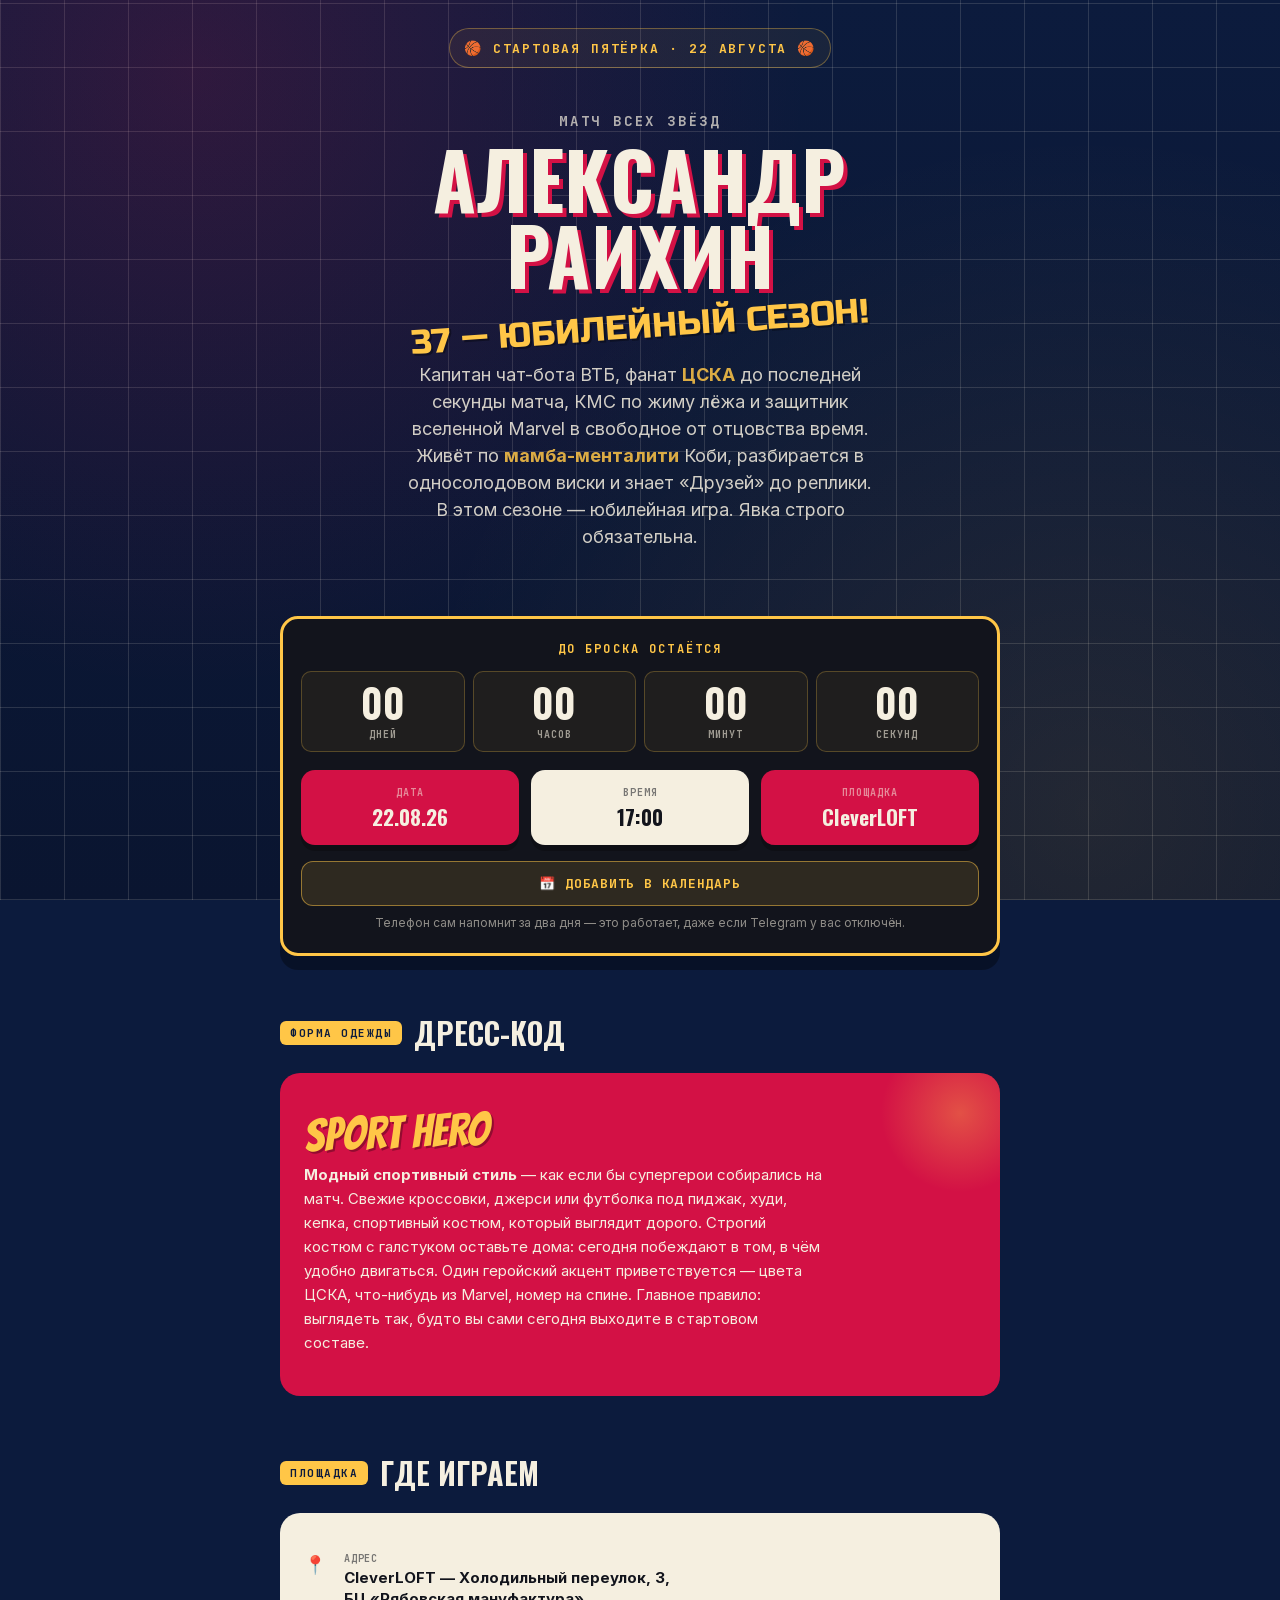
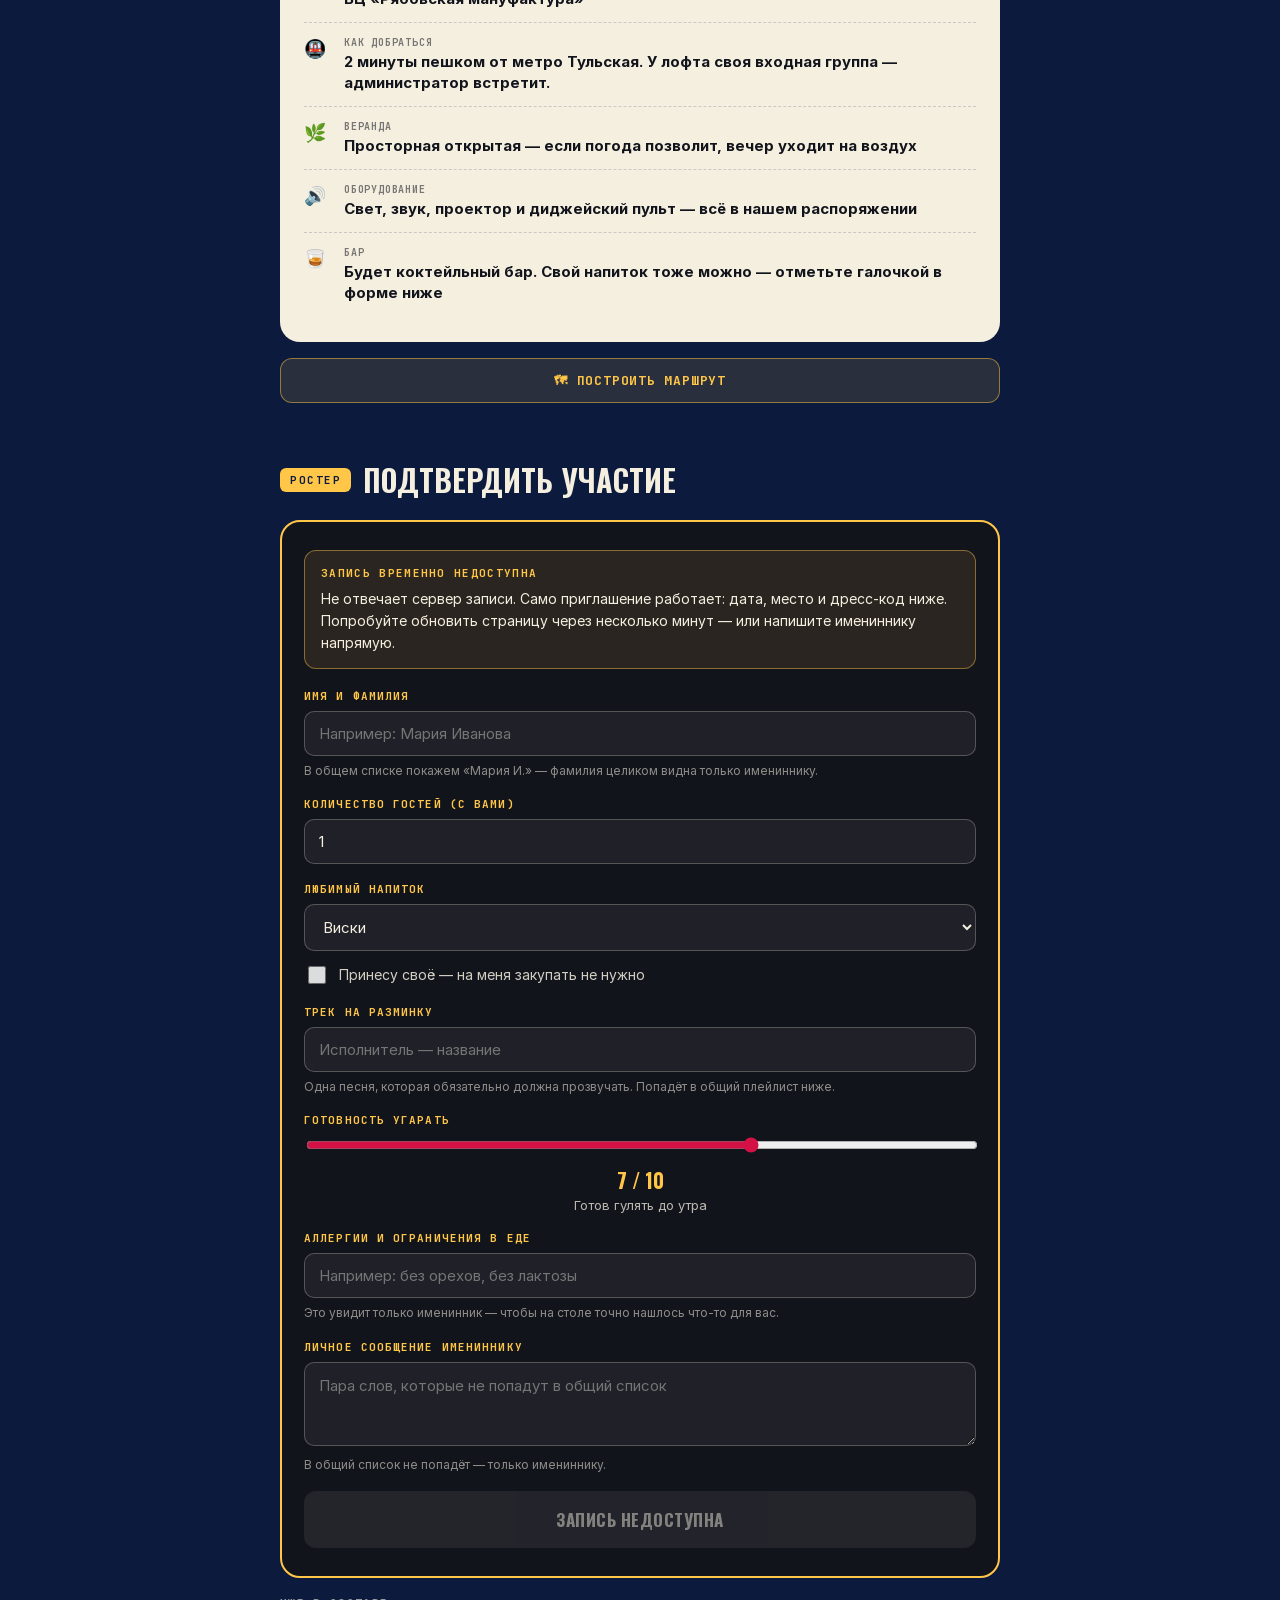
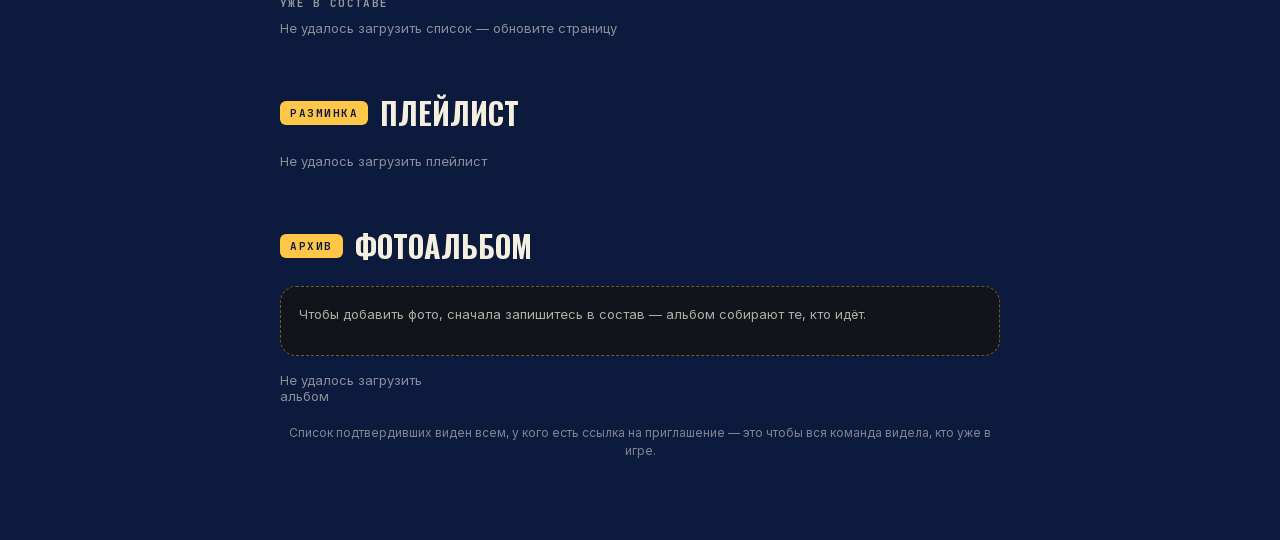
==== commit b3ea0415: "Ш12в: take the album off the server, and rework the invitation copy Admin gets two buttons over the " ====
--- a/site/index.html
+++ b/site/index.html
@@ -40,7 +40,7 @@
     /* У Anton и Bangers из исходного шаблона нет кириллицы — весь русский
        текст в них молча падал в системный шрифт. Oswald и Russo One
        кириллицу поддерживают и держат ту же «табло-стадионную» подачу.
-       Bangers оставлен только для латинского SMART HERO. */
+       Bangers оставлен только для латинского SPORT HERO. */
     --font-display: 'Oswald', 'Arial Narrow', sans-serif;
     --font-burst: 'Russo One', 'Oswald', sans-serif;
     --font-comic: 'Bangers', cursive;
@@ -786,6 +786,8 @@
     <p class="tagline">
       Капитан чат-бота ВТБ, фанат <b>ЦСКА</b> до последней секунды матча,
       КМС по жиму лёжа и защитник вселенной Marvel в свободное от отцовства время.
+      Живёт по <b>мамба-менталити</b> Коби, разбирается в односолодовом виски
+      и знает «Друзей» до реплики.
       В этом сезоне — юбилейная игра. Явка строго обязательна.
     </p>
   </div>
@@ -825,12 +827,16 @@
       <h2>Дресс-код</h2>
     </div>
     <div class="dress-card">
-      <span class="dress-burst">SMART HERO</span>
+      <span class="dress-burst">SPORT HERO</span>
       <p>
-        Одеваемся по-настоящему нарядно — костюм, платье, всё как для важного матча.
-        Костюмы супергероев целиком не нужны, но один геройский акцент приветствуется:
-        запонки-щит, галстук цвета ЦСКА, брошь Marvel — на ваш вкус.
-        Главное правило: выглядеть так, будто вы сами сегодня побеждаете.
+        <b>Модный спортивный стиль</b> — как если бы супергерои собирались на матч.
+        Свежие кроссовки, джерси или футболка под пиджак, худи, кепка,
+        спортивный костюм, который выглядит дорого.
+        Строгий костюм с галстуком оставьте дома: сегодня побеждают в том,
+        в чём удобно двигаться.
+        Один геройский акцент приветствуется — цвета ЦСКА, что-нибудь из Marvel,
+        номер на спине. Главное правило: выглядеть так, будто вы сами сегодня
+        выходите в стартовом составе.
       </p>
     </div>
   </div>
@@ -866,41 +872,6 @@
       </div>
     </div>
     <a class="cal-btn" href="https://yandex.ru/maps/?mode=search&text=%D0%9C%D0%BE%D1%81%D0%BA%D0%B2%D0%B0%2C%20%D0%A5%D0%BE%D0%BB%D0%BE%D0%B4%D0%B8%D0%BB%D1%8C%D0%BD%D1%8B%D0%B9%20%D0%BF%D0%B5%D1%80%D0%B5%D1%83%D0%BB%D0%BE%D0%BA%2C%203%2C%20%D0%A0%D1%8F%D0%B1%D0%BE%D0%B2%D1%81%D0%BA%D0%B0%D1%8F%20%D0%BC%D0%B0%D0%BD%D1%83%D1%84%D0%B0%D0%BA%D1%82%D1%83%D1%80%D0%B0" target="_blank" rel="noopener">🗺 Построить маршрут</a>
-  </div>
-
-  <div class="section">
-    <div class="section-head">
-      <span class="tag">Досье</span>
-      <h2>Карточка игрока</h2>
-    </div>
-    <div class="dossier">
-      <div class="dossier-grid">
-        <div class="dossier-row">
-          <div class="dossier-icon">🏀</div>
-          <div><div class="label">Клуб</div><div class="value">ЦСКА — с рождения и навсегда</div></div>
-        </div>
-        <div class="dossier-row">
-          <div class="dossier-icon">🥃</div>
-          <div><div class="label">Тактика на вечер</div><div class="value">Хороший виски и разговоры по душам</div></div>
-        </div>
-        <div class="dossier-row">
-          <div class="dossier-icon">💪</div>
-          <div><div class="label">Личный рекорд</div><div class="value">КМС по жиму лёжа — штанга подтвердит</div></div>
-        </div>
-        <div class="dossier-row">
-          <div class="dossier-icon">🦸</div>
-          <div><div class="label">Вселенная</div><div class="value">Marvel, разумеется — и никаких споров</div></div>
-        </div>
-        <div class="dossier-row">
-          <div class="dossier-icon">👨‍👩‍👧</div>
-          <div><div class="label">Главная команда</div><div class="value">Жена и дети — вне конкуренции</div></div>
-        </div>
-        <div class="dossier-row">
-          <div class="dossier-icon">🤖</div>
-          <div><div class="label">Рабочий проект</div><div class="value">Чат-бот ВТБ — отвечает за него лично</div></div>
-        </div>
-      </div>
-    </div>
   </div>
 
   <div class="section">
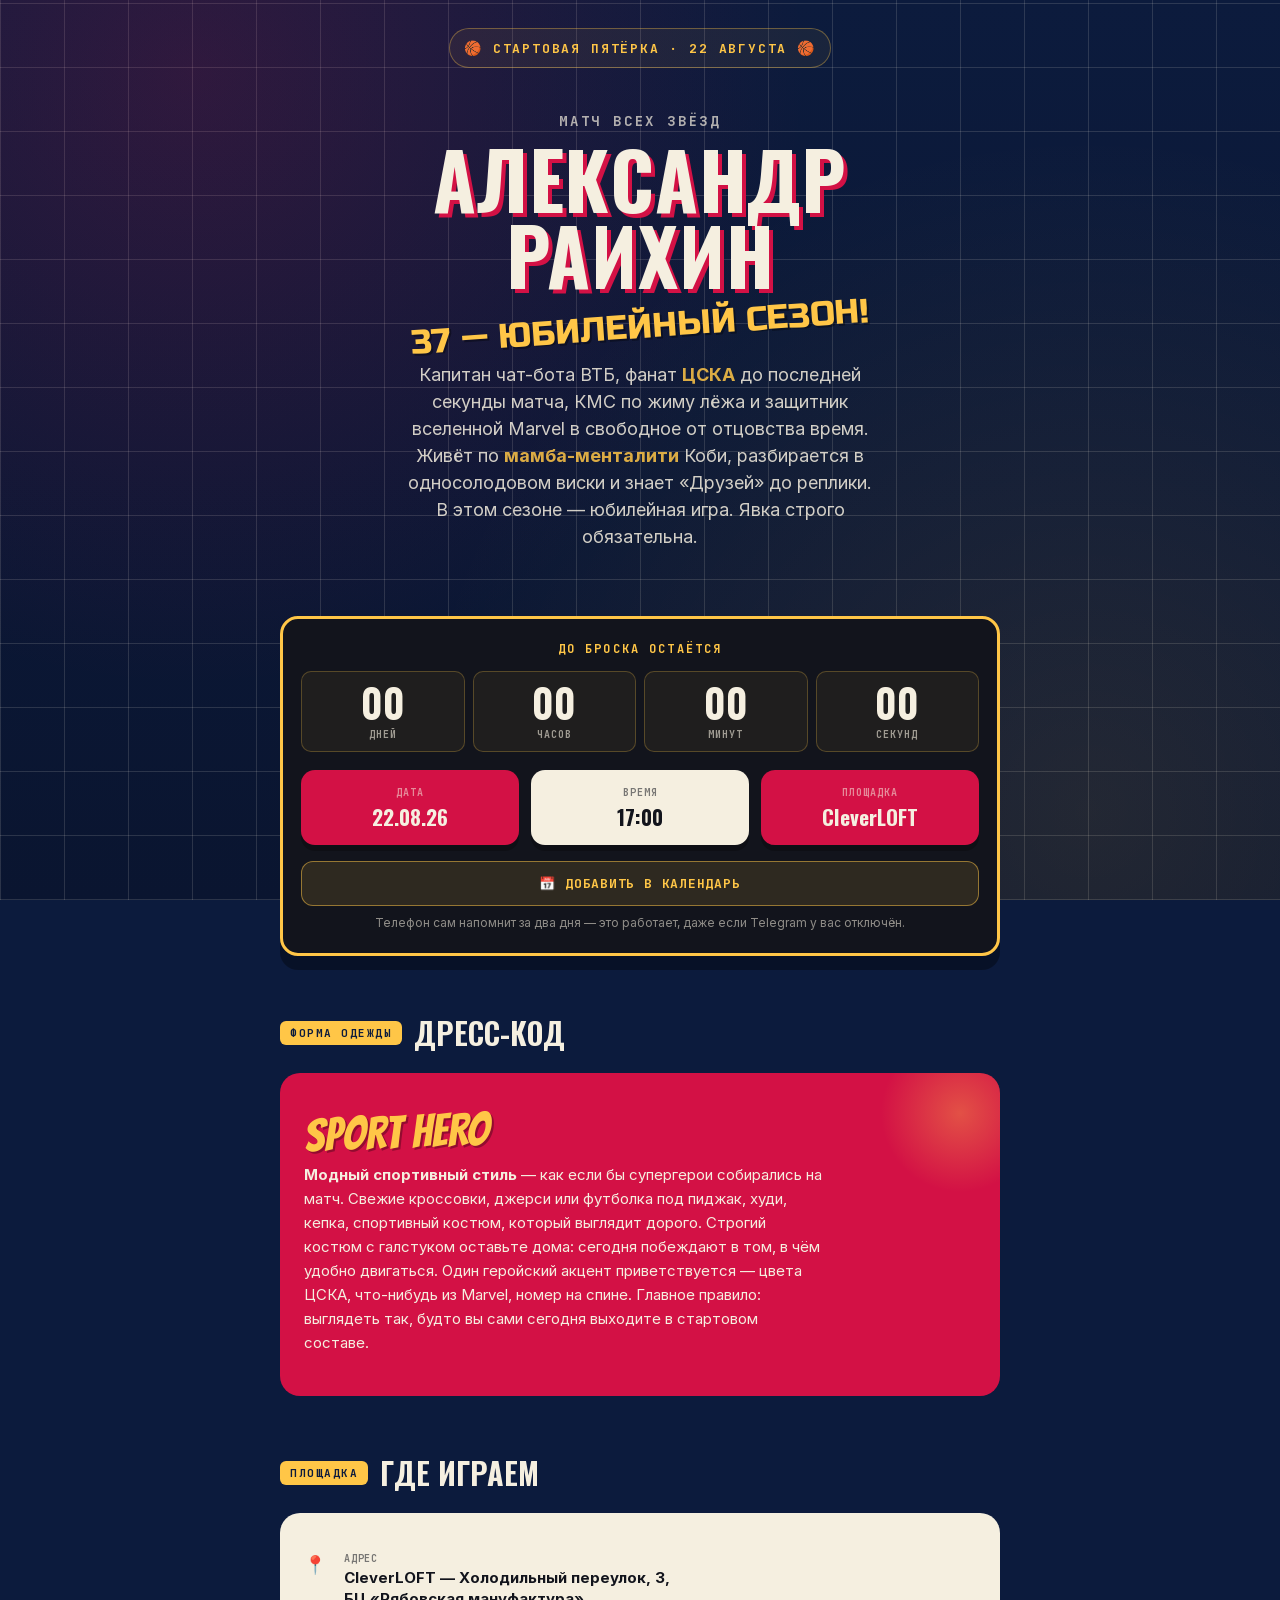
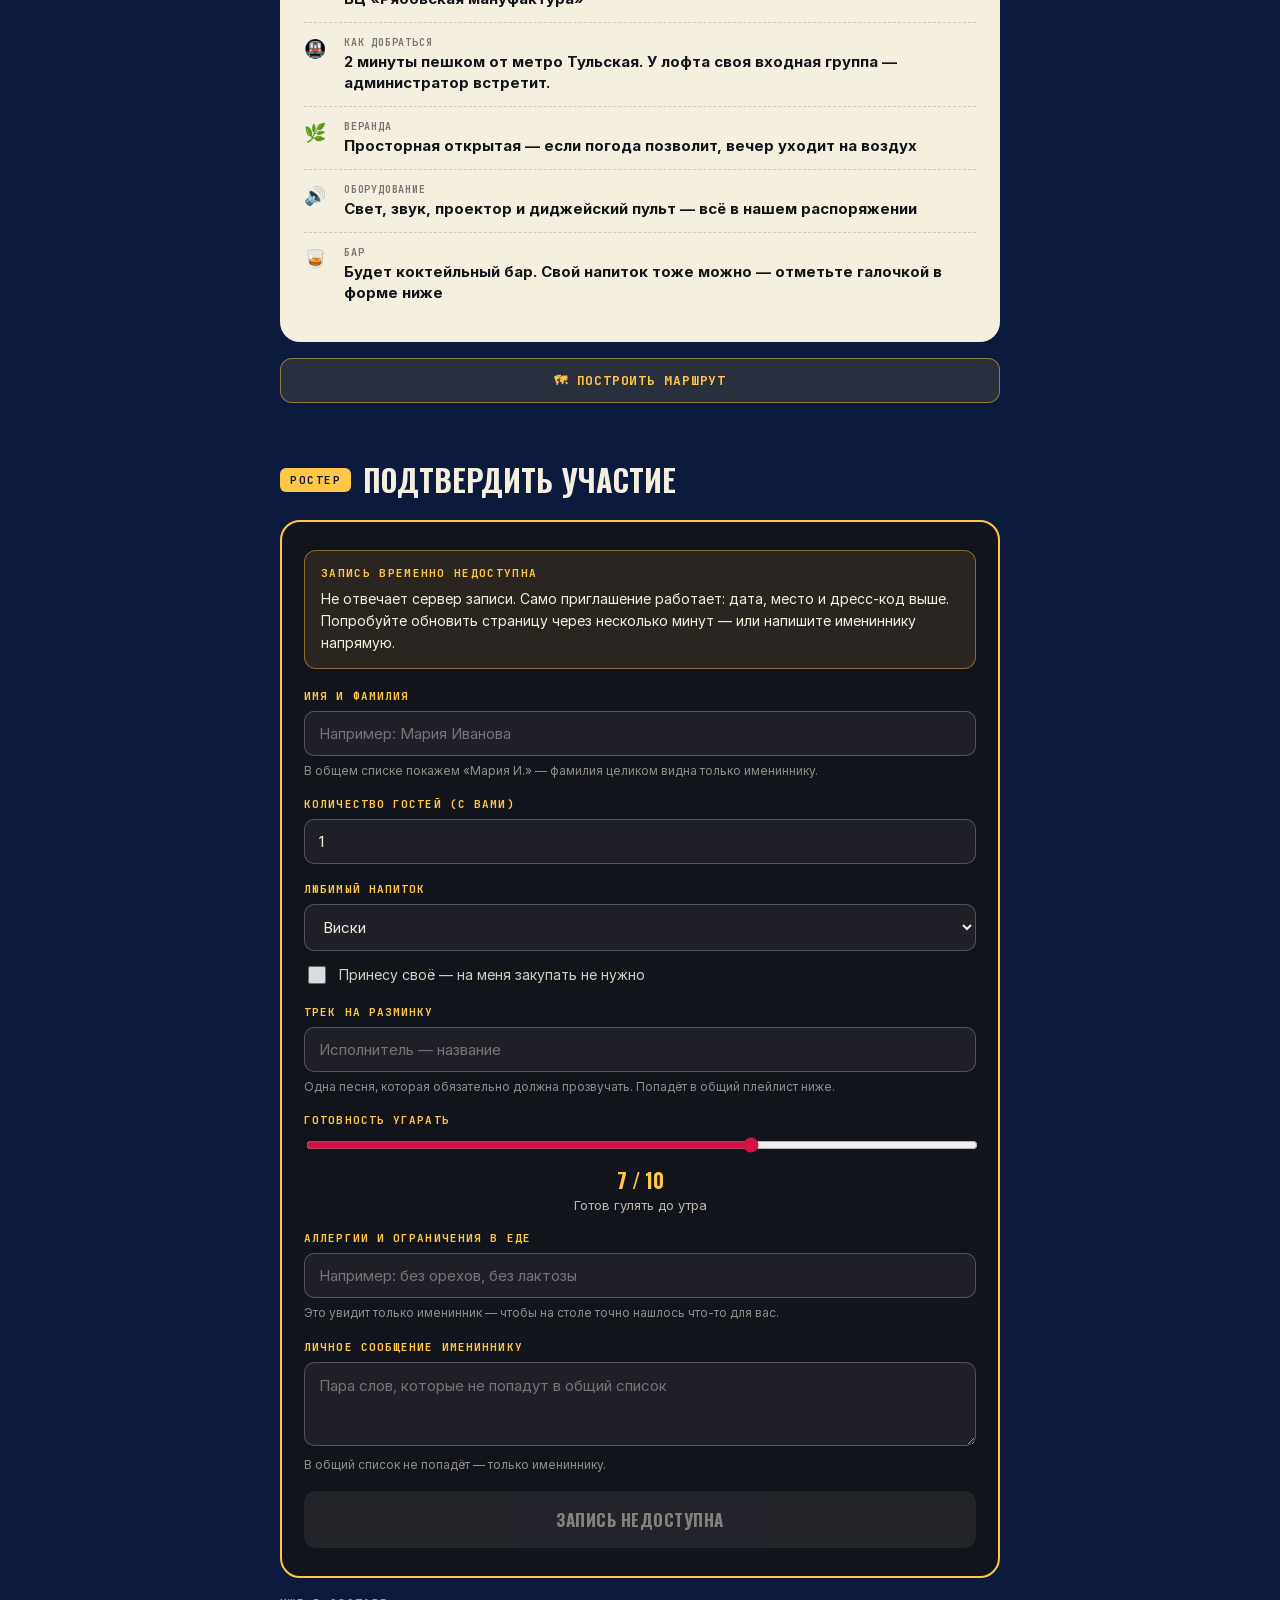
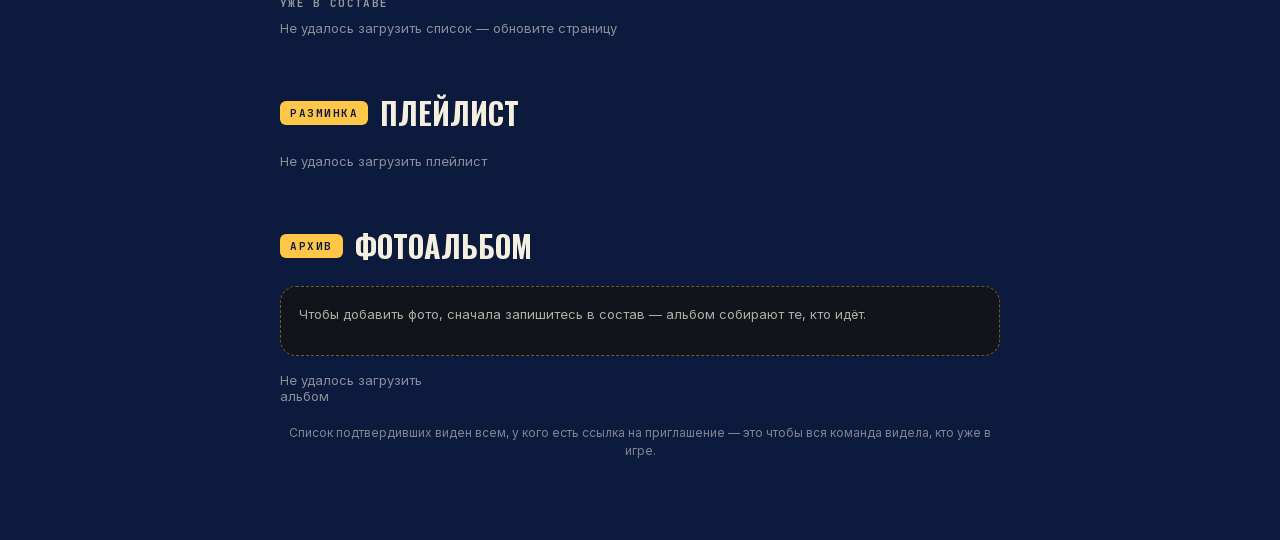
==== commit 0724630d: "End-to-end audit of the site and admin: five inconsistencies fixed Full guest journey and admin pane" ====
--- a/site/index.html
+++ b/site/index.html
@@ -756,6 +756,20 @@
     background: none; border: none; color: #ff9a9a;
     font-size: 11px; padding: 2px 0; cursor: pointer;
   }
+
+  .ph-del {
+    margin-top: 6px;
+    background: transparent;
+    border: 1px solid var(--line-white);
+    color: var(--paper-cream);
+    opacity: 0.7;
+    border-radius: 6px;
+    padding: 4px 9px;
+    font-size: 11px;
+    font-family: inherit;
+    cursor: pointer;
+  }
+  .ph-del:hover { border-color: var(--cska-red); color: var(--cska-red); opacity: 1; }
 
   .note {
     text-align: center;
@@ -884,7 +898,7 @@
       <div class="notice" id="offline-msg" style="display:none">
         <b>Запись временно недоступна</b>
         Не отвечает сервер записи. Само приглашение работает: дата, место и
-        дресс-код ниже. Попробуйте обновить страницу через несколько минут —
+        дресс-код выше. Попробуйте обновить страницу через несколько минут —
         или напишите имениннику напрямую.
       </div>
 
@@ -1006,7 +1020,7 @@
       </div>
       <div id="au-form" style="display:none">
         <div class="au-hint">
-          Любимое или совместное фото с имениником. Его увидят все, у кого есть
+          Любимое или совместное фото с именинником. Его увидят все, у кого есть
           ссылка на приглашение. Можно до 5 штук.
         </div>
         <input type="file" id="photo-file" accept="image/jpeg,image/png,image/webp,image/gif">
@@ -1250,8 +1264,11 @@
   }
 
   async function loadGallery() {
+    // Токен передаём, чтобы сервер пометил свои фото: альбом публичный, и
+    // без этого страница не знает, у какой карточки рисовать «Удалить».
+    const tok = localStorage.getItem(TOKEN_KEY) || '';
     try {
-      const res = await fetch('/api/photos');
+      const res = await fetch('/api/photos' + (tok ? '?token=' + encodeURIComponent(tok) : ''));
       if (!res.ok) throw new Error('bad status');
       const d = await res.json();
       if (!d.photos.length) {
@@ -1262,11 +1279,30 @@
         '<figure><a href="/api/photos/' + ph.id + '" target="_blank" rel="noopener">'
         + '<img src="/api/photos/' + ph.id + '/thumb" alt="' + esc(ph.caption || 'фото') + '" loading="lazy"></a>'
         + '<figcaption><span class="by">' + esc(ph.name) + '</span>'
-        + (ph.caption ? '<br>' + esc(ph.caption) : '') + '</figcaption></figure>').join('');
+        + (ph.caption ? '<br>' + esc(ph.caption) : '')
+        + (ph.mine ? '<br><button type="button" class="ph-del" data-del="' + ph.id + '">Удалить моё фото</button>' : '')
+        + '</figcaption></figure>').join('');
     } catch (e) {
       gallery.innerHTML = '<div class="roster-empty">Не удалось загрузить альбом</div>';
     }
   }
+
+  gallery.addEventListener('click', async (ev) => {
+    const btn = ev.target.closest('button.ph-del');
+    if (!btn) return;
+    if (!confirm('Убрать это фото из альбома? Вернуть не получится.')) return;
+    const tok = localStorage.getItem(TOKEN_KEY) || '';
+    btn.disabled = true;
+    try {
+      const res = await fetch('/api/photos/' + btn.dataset.del + '?token=' + encodeURIComponent(tok),
+                              { method: 'DELETE' });
+      if (!res.ok) throw new Error('HTTP ' + res.status);
+      loadGallery();
+    } catch (e) {
+      btn.disabled = false;
+      btn.textContent = 'Не вышло — попробуйте ещё раз';
+    }
+  });
   refreshUploadBox();
   loadGallery();
 
